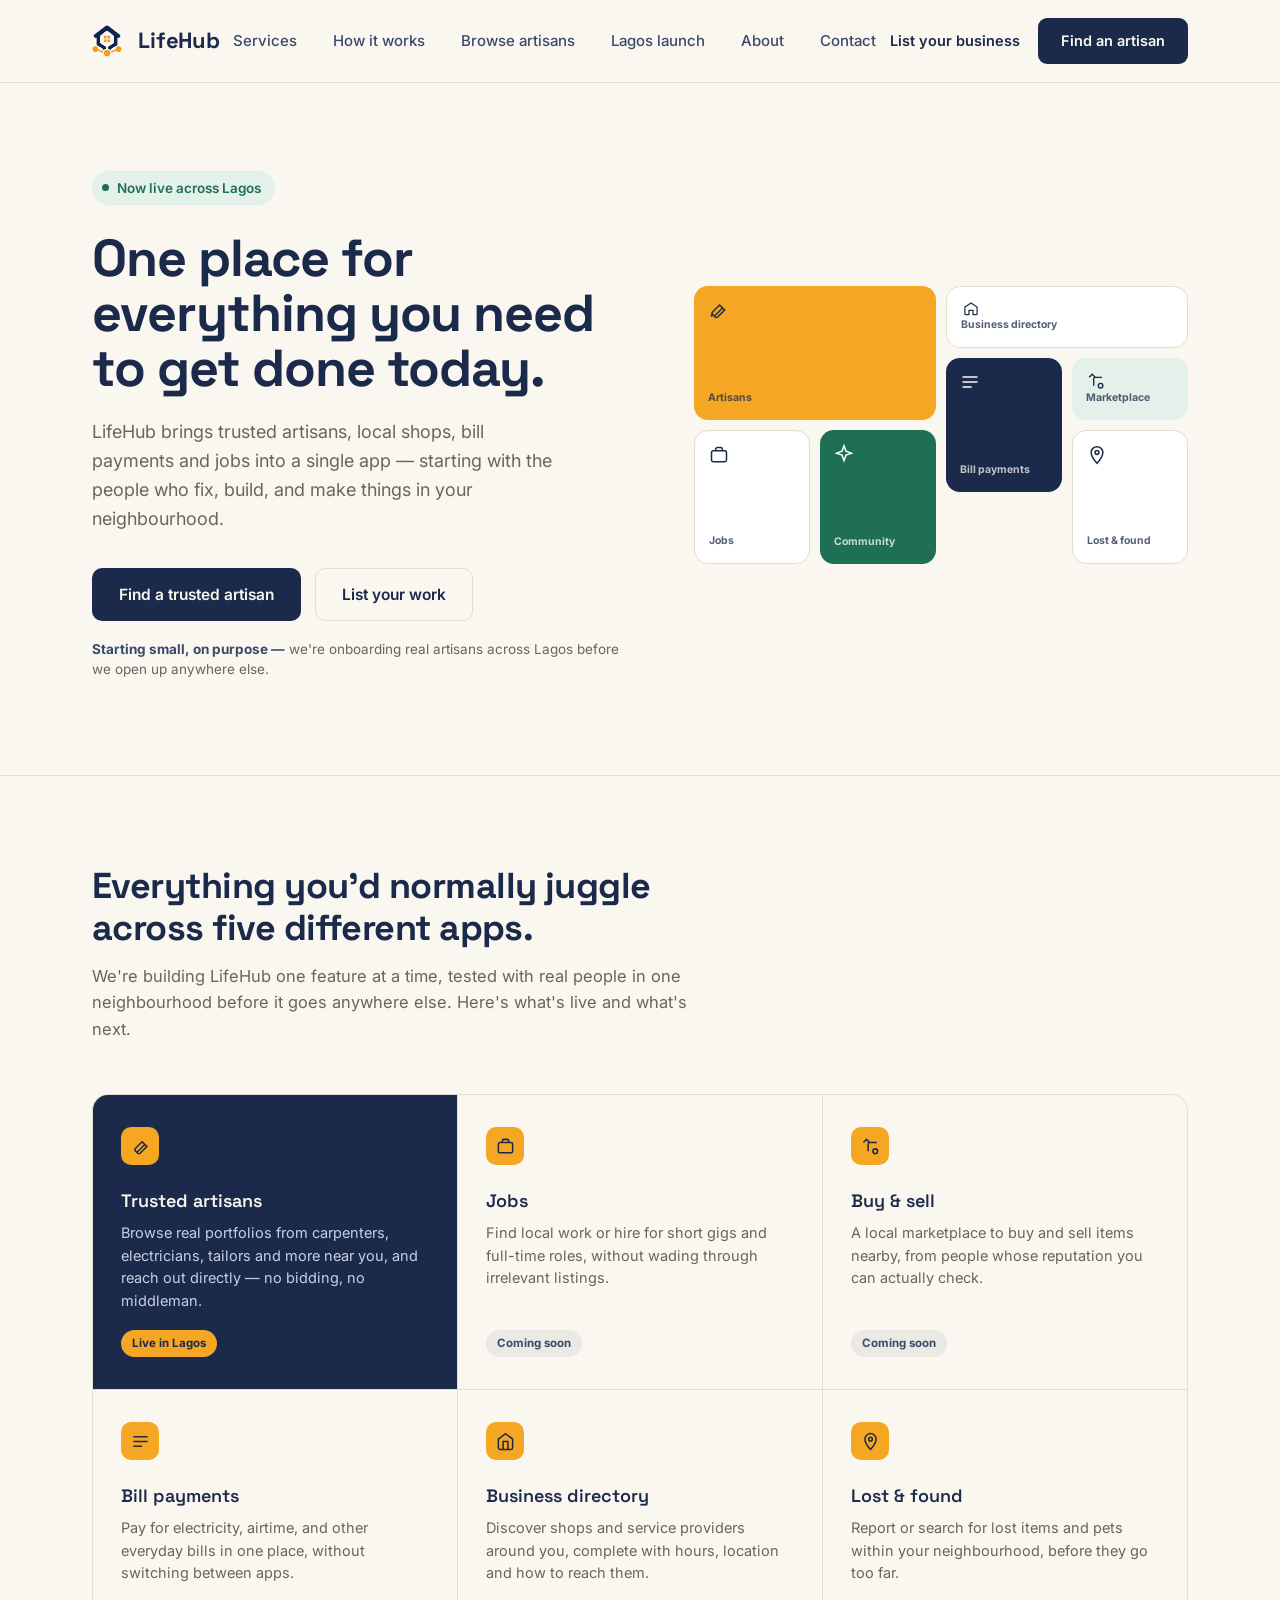
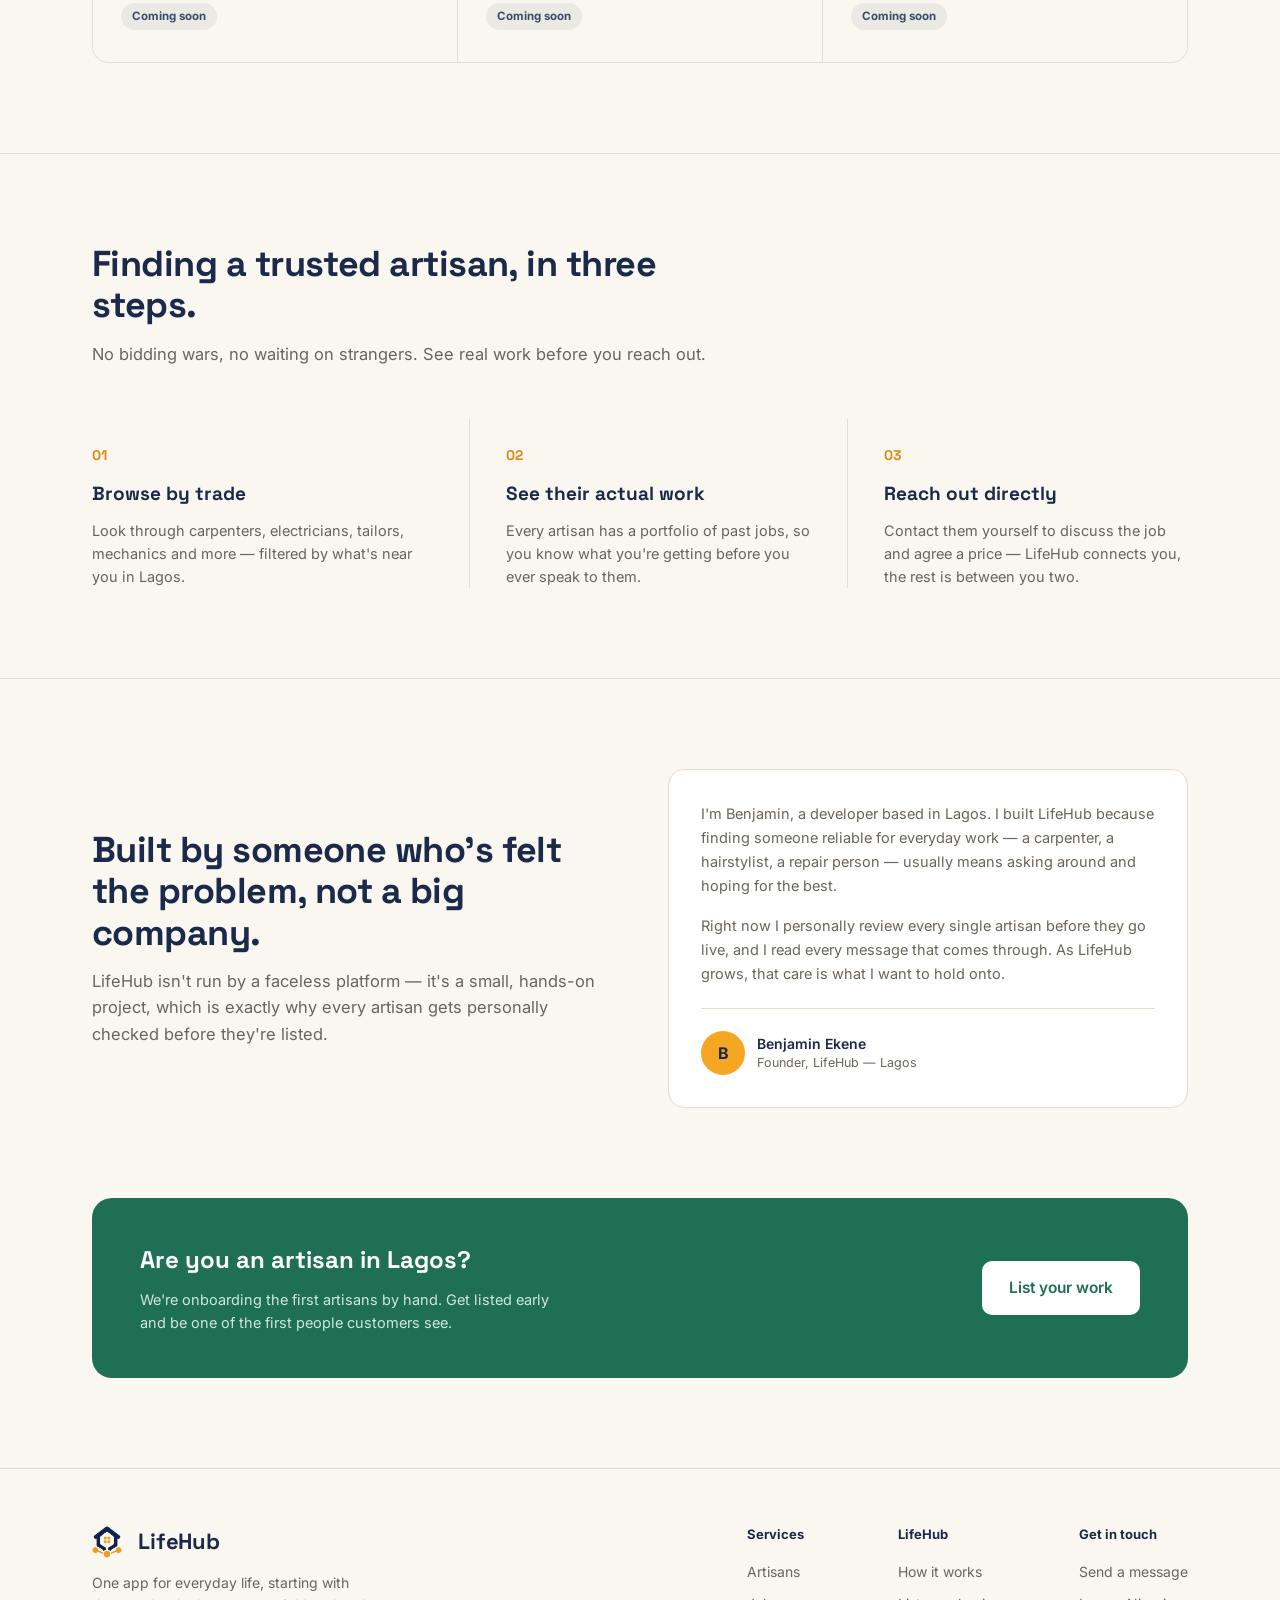
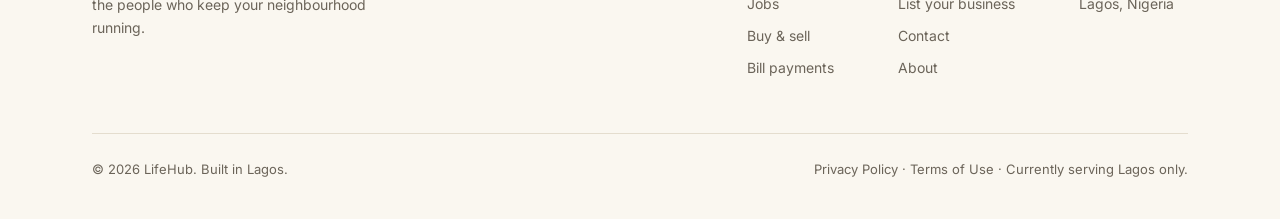
==== index.html @ 2661038e "Add founding badge, availability, PWA, privacy and terms, mobile fixes, photo compression, WhatsApp " ====
<!DOCTYPE html>
<html lang="en">

<head>
  <meta charset="UTF-8">
  <meta name="viewport" content="width=device-width, initial-scale=1.0">
  <meta name="google-site-verification" content="GkeN5lmJ3OGEXdvxO642sOuE-AaN4ZKP-U6zUowFuHk" />
  <title>LifeHub — Find Verified Artisans in Lagos</title>

  <meta name="description"
    content="One app for everyday life in Lagos. Find trusted, verified artisans — plumbers, electricians, tailors and more.">

  <!-- Open Graph / WhatsApp / Facebook -->
  <meta property="og:type" content="website">
  <meta property="og:title" content="LifeHub — One app for everyday life">
  <meta property="og:description"
    content="Find trusted artisans across Lagos — real portfolios, no bidding, no middleman.">
  <meta property="og:image" content="https://gleaming-crumble-67d3e2.netlify.app/og-image.png">
  <meta property="og:url" content="https://gleaming-crumble-67d3e2.netlify.app/">

  <!-- Twitter/X Card -->
  <meta name="twitter:card" content="summary_large_image">
  <meta name="twitter:title" content="LifeHub — One app for everyday life">
  <meta name="twitter:description"
    content="Find trusted artisans across Lagos — real portfolios, no bidding, no middleman.">
  <meta name="twitter:image" content="https://gleaming-crumble-67d3e2.netlify.app/og-image.png">

  <link rel="icon" href="favicon.ico" sizes="any">
  <link rel="icon" type="image/png" href="favicon-32.png">
  <link rel="stylesheet" href="styles.css">

  <link rel="manifest" href="manifest.json">
  <meta name="theme-color" content="#1B2A4A">
  <link rel="apple-touch-icon" href="icons/apple-touch-icon.png">

  <!-- Google Analytics -->
  <script async src="https://www.googletagmanager.com/gtag/js?id=G-Y5D6JKDTE5"></script>
  <script>
    window.dataLayer = window.dataLayer || [];
    function gtag() { dataLayer.push(arguments); }
    gtag('js', new Date());
    gtag('config', 'G-Y5D6JKDTE5');
  </script>
</head>

<body>



  <header class="site-header">
    <div class="navbar">
      <a href="index.html" class="logo"><img src="logo-mark.png" alt="" class="logo-img">LifeHub</a>

      <nav class="nav-links" id="navLinks">
        <a href="#services">Services</a>
        <a href="#how">How it works</a>
        <a href="browse.html">Browse artisans</a>
        <a href="#launch">Lagos launch</a>
        <a href="#about">About</a>
        <a href="contact.html">Contact</a>
      </nav>

      <div class="nav-actions">
        <a href="signup.html" class="btn-text">List your business</a>
        <a href="browse.html" class="btn btn-primary">Find an artisan</a>
        <button class="menu-toggle" id="menuToggle" aria-label="Toggle menu">
          <span></span><span></span><span></span>
        </button>
      </div>
    </div>
  </header>

  <main id="top">

    <!-- HERO -->
    <section class="hero">
      <div class="wrap">
        <div>
          <div class="eyebrow-pin"><span class="dot"></span>Now live across Lagos</div>
          <h1>One place for everything you need to get done today.</h1>
          <p class="lede">LifeHub brings trusted artisans, local shops, bill payments and jobs into a single app —
            starting with the people who fix, build, and make things in your neighbourhood.</p>
          <div class="hero-ctas">
            <a href="browse.html" class="btn btn-primary btn-large">Find a trusted artisan</a>
            <a href="signup.html" class="btn btn-secondary btn-large">List your work</a>
          </div>
          <p class="hero-note"><strong>Starting small, on purpose —</strong> we're onboarding real artisans across Lagos
            before we open up anywhere else.</p>
        </div>

        <div class="mosaic" aria-hidden="true">
          <div class="tile tile-1">
            <svg viewBox="0 0 24 24" fill="none" stroke="currentColor" stroke-width="1.8">
              <path d="M14 6l6 6-8.5 8.5a2.1 2.1 0 01-3 0l-3-3a2.1 2.1 0 010-3L14 6z" />
              <path d="M17.5 9.5L8 19" />
              <path d="M4 20l1.5-4" />
            </svg>
            <span class="tile-tag">Artisans</span>
          </div>
          <div class="tile tile-2">
            <svg viewBox="0 0 24 24" fill="none" stroke="currentColor" stroke-width="1.8">
              <path d="M3 9l9-6 9 6v10a1 1 0 01-1 1h-5v-6H9v6H4a1 1 0 01-1-1V9z" />
            </svg>
            <span class="tile-tag">Business directory</span>
          </div>
          <div class="tile tile-3">
            <svg viewBox="0 0 24 24" fill="none" stroke="currentColor" stroke-width="1.8">
              <path d="M3 6h18" />
              <path d="M3 12h18" />
              <path d="M3 18h11" />
            </svg>
            <span class="tile-tag">Bill payments</span>
          </div>
          <div class="tile tile-4">
            <svg viewBox="0 0 24 24" fill="none" stroke="currentColor" stroke-width="1.8">
              <path d="M20 7h-9a2 2 0 00-2 2v9" />
              <path d="M3 7l4-4 4 4" />
              <circle cx="18" cy="18" r="3" />
            </svg>
            <span class="tile-tag">Marketplace</span>
          </div>
          <div class="tile tile-5">
            <svg viewBox="0 0 24 24" fill="none" stroke="currentColor" stroke-width="1.8">
              <rect x="3" y="7" width="18" height="13" rx="2" />
              <path d="M8 7V5a2 2 0 012-2h4a2 2 0 012 2v2" />
            </svg>
            <span class="tile-tag">Jobs</span>
          </div>
          <div class="tile tile-6">
            <svg viewBox="0 0 24 24" fill="none" stroke="currentColor" stroke-width="1.8">
              <path d="M12 2l2.4 6.6L21 11l-6.6 2.4L12 20l-2.4-6.6L3 11l6.6-2.4L12 2z" />
            </svg>
            <span class="tile-tag">Community</span>
          </div>
          <div class="tile tile-7">
            <svg viewBox="0 0 24 24" fill="none" stroke="currentColor" stroke-width="1.8">
              <path d="M12 2a7 7 0 00-7 7c0 5.25 7 13 7 13s7-7.75 7-13a7 7 0 00-7-7z" />
              <circle cx="12" cy="9" r="2.3" />
            </svg>
            <span class="tile-tag">Lost &amp; found</span>
          </div>
        </div>
      </div>
    </section>

    <!-- SERVICES -->
    <section class="services" id="services">
      <div class="wrap">
        <div class="section-head">
          <h2>Everything you'd normally juggle across five different apps.</h2>
          <p>We're building LifeHub one feature at a time, tested with real people in one neighbourhood before it goes
            anywhere else. Here's what's live and what's next.</p>
        </div>

        <div class="service-board">

          <div class="service-cell is-live" id="artisans">
            <div>
              <div class="service-icon">
                <svg viewBox="0 0 24 24" fill="none" stroke="#1B2A4A" stroke-width="1.9">
                  <path d="M14 6l6 6-8.5 8.5a2.1 2.1 0 01-3 0l-3-3a2.1 2.1 0 010-3L14 6z" />
                  <path d="M17.5 9.5L8 19" />
                </svg>
              </div>
              <h3>Trusted artisans</h3>
              <p>Browse real portfolios from carpenters, electricians, tailors and more near you, and reach out directly
                — no bidding, no middleman.</p>
            </div>
            <span class="status-pill status-live">Live in Lagos</span>
          </div>

          <div class="service-cell">
            <div>
              <div class="service-icon">
                <svg viewBox="0 0 24 24" fill="none" stroke="#1B2A4A" stroke-width="1.9">
                  <rect x="3" y="7" width="18" height="13" rx="2" />
                  <path d="M8 7V5a2 2 0 012-2h4a2 2 0 012 2v2" />
                </svg>
              </div>
              <h3>Jobs</h3>
              <p>Find local work or hire for short gigs and full-time roles, without wading through irrelevant listings.
              </p>
            </div>
            <span class="status-pill status-soon">Coming soon</span>
          </div>

          <div class="service-cell">
            <div>
              <div class="service-icon">
                <svg viewBox="0 0 24 24" fill="none" stroke="#1B2A4A" stroke-width="1.9">
                  <path d="M20 7h-9a2 2 0 00-2 2v9" />
                  <path d="M3 7l4-4 4 4" />
                  <circle cx="18" cy="18" r="3" />
                </svg>
              </div>
              <h3>Buy &amp; sell</h3>
              <p>A local marketplace to buy and sell items nearby, from people whose reputation you can actually check.
              </p>
            </div>
            <span class="status-pill status-soon">Coming soon</span>
          </div>

          <div class="service-cell">
            <div>
              <div class="service-icon">
                <svg viewBox="0 0 24 24" fill="none" stroke="#1B2A4A" stroke-width="1.9">
                  <path d="M3 6h18" />
                  <path d="M3 12h18" />
                  <path d="M3 18h11" />
                </svg>
              </div>
              <h3>Bill payments</h3>
              <p>Pay for electricity, airtime, and other everyday bills in one place, without switching between apps.
              </p>
            </div>
            <span class="status-pill status-soon">Coming soon</span>
          </div>

          <div class="service-cell">
            <div>
              <div class="service-icon">
                <svg viewBox="0 0 24 24" fill="none" stroke="#1B2A4A" stroke-width="1.9">
                  <path d="M9 22V12h6v10" />
                  <path d="M3 9l9-7 9 7v11a2 2 0 01-2 2H5a2 2 0 01-2-2V9z" />
                </svg>
              </div>
              <h3>Business directory</h3>
              <p>Discover shops and service providers around you, complete with hours, location and how to reach them.
              </p>
            </div>
            <span class="status-pill status-soon">Coming soon</span>
          </div>

          <div class="service-cell">
            <div>
              <div class="service-icon">
                <svg viewBox="0 0 24 24" fill="none" stroke="#1B2A4A" stroke-width="1.9">
                  <path d="M12 2a7 7 0 00-7 7c0 5.25 7 13 7 13s7-7.75 7-13a7 7 0 00-7-7z" />
                  <circle cx="12" cy="9" r="2.3" />
                </svg>
              </div>
              <h3>Lost &amp; found</h3>
              <p>Report or search for lost items and pets within your neighbourhood, before they go too far.</p>
            </div>
            <span class="status-pill status-soon">Coming soon</span>
          </div>

        </div>
      </div>
    </section>

    <!-- HOW IT WORKS -->
    <section class="how" id="how">
      <div class="wrap">
        <div class="section-head">
          <h2>Finding a trusted artisan, in three steps.</h2>
          <p>No bidding wars, no waiting on strangers. See real work before you reach out.</p>
        </div>

        <div class="how-grid">
          <div class="how-step" data-num="01">
            <h3>Browse by trade</h3>
            <p>Look through carpenters, electricians, tailors, mechanics and more — filtered by what's near you in
              Lagos.</p>
          </div>
          <div class="how-step" data-num="02">
            <h3>See their actual work</h3>
            <p>Every artisan has a portfolio of past jobs, so you know what you're getting before you ever speak to
              them.</p>
          </div>
          <div class="how-step" data-num="03">
            <h3>Reach out directly</h3>
            <p>Contact them yourself to discuss the job and agree a price — LifeHub connects you, the rest is between
              you two.</p>
          </div>
        </div>
      </div>
    </section>

    <!-- ABOUT -->
    <section class="about-section" id="about">
      <div class="wrap">
        <div class="about-layout">
          <div class="section-head">
            <h2>Built by someone who's felt the problem, not a big company.</h2>
            <p>LifeHub isn't run by a faceless platform — it's a small, hands-on project, which is exactly why every
              artisan gets personally checked before they're listed.</p>
          </div>
          <div class="about-card">
            <p>I'm Benjamin, a developer based in Lagos. I built LifeHub because finding someone reliable for everyday
              work — a carpenter, a hairstylist, a repair person — usually means asking around and hoping for the best.
            </p>
            <p>Right now I personally review every single artisan before they go live, and I read every message that
              comes through. As LifeHub grows, that care is what I want to hold onto.</p>
            <div class="about-signature">
              <div class="about-avatar">B</div>
              <div>
                <div class="about-signature-name">Benjamin Ekene</div>
                <div class="about-signature-role">Founder, LifeHub — Lagos</div>
              </div>
            </div>
          </div>
        </div>
      </div>
    </section>

    <!-- LAUNCH BANNER -->
    <section class="wrap" id="launch">
      <div class="launch">
        <div>
          <h3>Are you an artisan in Lagos?</h3>
          <p>We're onboarding the first artisans by hand. Get listed early and be one of the first people customers see.
          </p>
        </div>
        <a href="signup.html" class="btn btn-primary btn-large">List your work</a>
      </div>
    </section>

  </main>

  <footer>
    <div class="wrap">
      <div class="footer-top">
        <div class="footer-brand">
          <a href="index.html" class="logo"><img src="logo-mark.png" alt="" class="logo-img">LifeHub</a>
          <p>One app for everyday life, starting with the people who keep your neighbourhood running.</p>
        </div>

        <div class="footer-cols">
          <div class="footer-col">
            <h4>Services</h4>
            <a href="browse.html">Artisans</a>
            <a href="#services">Jobs</a>
            <a href="#services">Buy &amp; sell</a>
            <a href="#services">Bill payments</a>
          </div>
          <div class="footer-col">
            <h4>LifeHub</h4>
            <a href="#how">How it works</a>
            <a href="signup.html">List your business</a>
            <a href="contact.html">Contact</a>
            <a href="#top">About</a>
          </div>
          <div class="footer-col">
            <h4>Get in touch</h4>
            <a href="contact.html">Send a message</a>
            <a href="#">Lagos, Nigeria</a>
          </div>
        </div>
      </div>

      <div class="footer-bottom">
        <span>© 2026 LifeHub. Built in Lagos.</span>
        <span><a href="privacy.html">Privacy Policy</a> · <a href="terms.html">Terms of Use</a> · Currently serving Lagos only.</span>
      </div>
    </div>
  </footer>

  <script src="script.js"></script>

  <script src="pwa.js" defer></script>

</body>

</html>
---- styles.css ----
@import url('https://fonts.googleapis.com/css2?family=Space+Grotesk:wght@400;500;600;700&family=Inter:wght@400;500;600;700&display=swap');

  :root{
    --paper: #FAF7F0;
    --ink: #1B2A4A;
    --ink-soft: #3A4A6B;
    --marigold: #F5A623;
    --marigold-deep: #D98C0F;
    --leaf: #1F6F54;
    --leaf-soft: #E4F0EA;
    --text: #201D18;
    --text-mute: #6B6459;
    --line: #E4DDCE;
    --white: #FFFFFF;
  }

  *{box-sizing:border-box; margin:0; padding:0;}

  html{scroll-behavior:smooth;}

  body{
    background:var(--paper);
    color:var(--text);
    font-family:'Inter', sans-serif;
    line-height:1.5;
    -webkit-font-smoothing:antialiased;
  }

  h1,h2,h3, .logo{
    font-family:'Space Grotesk', sans-serif;
    color:var(--ink);
  }

  a{color:inherit; text-decoration:none;}

  img,svg{display:block; max-width:100%;}

  .wrap{
    max-width:1160px;
    margin:0 auto;
    padding:0 32px;
  }

  /* ---------- NAVBAR ---------- */

  header.site-header{
    position:sticky;
    top:0;
    z-index:50;
    background:rgba(250,247,240,0.92);
    backdrop-filter:blur(8px);
    border-bottom:1px solid var(--line);
  }

  .navbar{
    display:flex;
    align-items:center;
    justify-content:space-between;
    padding:18px 32px;
    max-width:1160px;
    margin:0 auto;
  }

  .logo{
    font-size:22px;
    font-weight:700;
    letter-spacing:-0.01em;
    display:flex;
    align-items:center;
    gap:8px;
  }

  .logo-mark{
    width:28px;
    height:28px;
    background:var(--marigold);
    border-radius:8px 8px 8px 2px;
    display:inline-block;
    position:relative;
  }
  .logo-mark::after{
    content:"";
    position:absolute;
    width:9px;
    height:9px;
    background:var(--ink);
    border-radius:2px;
    top:9px;
    left:9px;
  }

  nav.nav-links{
    display:flex;
    align-items:center;
    gap:36px;
  }

  nav.nav-links a{
    font-size:15px;
    font-weight:500;
    color:var(--ink-soft);
    transition:color .15s ease;
  }

  nav.nav-links a:hover{ color:var(--ink); }

  .nav-actions{
    display:flex;
    align-items:center;
    gap:18px;
  }

  .btn{
    display:inline-flex;
    align-items:center;
    justify-content:center;
    padding:11px 22px;
    border-radius:9px;
    font-weight:600;
    font-size:14.5px;
    cursor:pointer;
    border:1px solid transparent;
    transition:transform .12s ease, box-shadow .12s ease, background .15s ease;
  }

  .btn-primary{
    background:var(--ink);
    color:var(--paper);
  }
  .btn-primary:hover{ background:#233761; }

  .btn-text{
    color:var(--ink);
    font-weight:600;
    font-size:14.5px;
  }

  .menu-toggle{
    display:none;
    flex-direction:column;
    gap:5px;
    background:none;
    border:none;
    cursor:pointer;
    padding:6px;
  }
  .menu-toggle span{
    width:22px;
    height:2px;
    background:var(--ink);
    display:block;
  }

  /* ---------- HERO ---------- */

  .hero{
    padding:88px 0 96px;
  }

  .hero .wrap{
    display:grid;
    grid-template-columns:1.05fr 0.95fr;
    gap:56px;
    align-items:center;
  }

  .eyebrow-pin{
    display:inline-flex;
    align-items:center;
    gap:8px;
    background:var(--leaf-soft);
    color:var(--leaf);
    font-weight:600;
    font-size:13.5px;
    padding:7px 14px 7px 10px;
    border-radius:100px;
    margin-bottom:26px;
  }
  .eyebrow-pin .dot{
    width:7px; height:7px; border-radius:50%;
    background:var(--leaf);
  }

  .hero h1{
    font-size:52px;
    line-height:1.06;
    font-weight:700;
    letter-spacing:-0.02em;
    max-width:560px;
  }

  .hero p.lede{
    margin-top:22px;
    font-size:18px;
    color:var(--text-mute);
    max-width:460px;
    line-height:1.6;
  }

  .hero-ctas{
    margin-top:34px;
    display:flex;
    gap:14px;
    align-items:center;
    flex-wrap:wrap;
  }

  .btn-large{
    padding:14px 26px;
    font-size:15.5px;
    border-radius:10px;
  }

  .btn-secondary{
    background:transparent;
    color:var(--ink);
    border:1.5px solid var(--line);
  }
  .btn-secondary:hover{ border-color:var(--ink); }

  .hero-note{
    margin-top:18px;
    font-size:13.5px;
    color:var(--text-mute);
  }
  .hero-note strong{ color:var(--ink-soft); }

  /* ---------- HERO MOSAIC ---------- */

  .mosaic{
    display:grid;
    grid-template-columns:repeat(4, 1fr);
    grid-template-rows:repeat(4, 62px);
    gap:10px;
  }

  .tile{
    border-radius:14px;
    padding:14px;
    display:flex;
    flex-direction:column;
    justify-content:space-between;
    font-size:12.5px;
    font-weight:600;
    color:var(--ink);
  }

  .tile svg{ width:20px; height:20px; }

  .tile-1{ grid-column:1/3; grid-row:1/3; background:var(--marigold); color:var(--ink); }
  .tile-2{ grid-column:3/5; grid-row:1/2; background:var(--white); border:1px solid var(--line); }
  .tile-3{ grid-column:3/4; grid-row:2/4; background:var(--ink); color:var(--paper); }
  .tile-4{ grid-column:4/5; grid-row:2/3; background:var(--leaf-soft); }
  .tile-5{ grid-column:1/2; grid-row:3/5; background:var(--white); border:1px solid var(--line); }
  .tile-6{ grid-column:2/3; grid-row:3/5; background:var(--leaf); color:var(--white); }
  .tile-7{ grid-column:4/5; grid-row:3/5; background:var(--white); border:1px solid var(--line); }

  .tile-tag{
    font-size:10.5px;
    font-weight:700;
    text-transform:none;
    opacity:.75;
  }

  /* ---------- SERVICES ---------- */

  .services{
    padding:90px 0;
    border-top:1px solid var(--line);
  }

  .section-head{
    max-width:620px;
    margin-bottom:52px;
  }

  .section-head h2{
    font-size:36px;
    font-weight:700;
    letter-spacing:-0.015em;
    line-height:1.15;
  }

  .section-head p{
    margin-top:14px;
    font-size:16.5px;
    color:var(--text-mute);
    line-height:1.6;
  }

  .service-board{
    display:grid;
    grid-template-columns:repeat(3, 1fr);
    gap:1px;
    background:var(--line);
    border:1px solid var(--line);
    border-radius:16px;
    overflow:hidden;
  }

  .service-cell{
    background:var(--paper);
    padding:32px 28px;
    position:relative;
    min-height:190px;
    display:flex;
    flex-direction:column;
    justify-content:space-between;
  }

  .service-cell.is-live{
    background:var(--ink);
    color:var(--paper);
  }

  .service-cell.is-live h3{ color:var(--paper); }
  .service-cell.is-live p{ color:#C7D0E2; }

  .service-icon{
    width:38px;
    height:38px;
    border-radius:10px;
    background:var(--marigold);
    display:flex;
    align-items:center;
    justify-content:center;
    margin-bottom:22px;
  }

  .service-cell.is-live .service-icon{ background:var(--marigold); }

  .service-icon svg{ width:19px; height:19px; }

  .service-cell h3{
    font-size:18px;
    font-weight:600;
    margin-bottom:8px;
  }

  .service-cell p{
    font-size:14.5px;
    color:var(--text-mute);
    line-height:1.55;
  }

  .status-pill{
    align-self:flex-start;
    margin-top:18px;
    font-size:11.5px;
    font-weight:700;
    padding:5px 11px;
    border-radius:100px;
  }

  .status-live{
    background:var(--marigold);
    color:var(--ink);
  }

  .status-soon{
    background:rgba(27,42,74,0.07);
    color:var(--ink-soft);
  }

  .service-cell.is-live .status-soon{
    background:rgba(255,255,255,0.12);
    color:#C7D0E2;
  }

  /* ---------- HOW IT WORKS ---------- */

  .how{
    padding:90px 0;
    border-top:1px solid var(--line);
  }

  .how-grid{
    display:grid;
    grid-template-columns:repeat(3, 1fr);
    gap:36px;
    margin-top:52px;
  }

  .how-step{
    position:relative;
    padding-top:26px;
  }

  .how-step::before{
    content:attr(data-num);
    font-family:'Space Grotesk', sans-serif;
    font-size:14px;
    font-weight:700;
    color:var(--marigold-deep);
    display:block;
    margin-bottom:14px;
  }

  .how-step h3{
    font-size:19px;
    margin-bottom:10px;
  }

  .how-step p{
    font-size:14.5px;
    color:var(--text-mute);
    line-height:1.6;
  }

  .how-step + .how-step{
    border-left:1px solid var(--line);
    padding-left:36px;
  }

  /* ---------- LAUNCH BANNER ---------- */

  .launch{
    background:var(--leaf);
    color:var(--white);
    border-radius:20px;
    padding:44px 48px;
    margin:0 32px 90px;
    max-width:1096px;
    margin-left:auto;
    margin-right:auto;
    display:flex;
    align-items:center;
    justify-content:space-between;
    gap:32px;
    flex-wrap:wrap;
  }

  .launch h3{
    color:var(--white);
    font-size:24px;
    max-width:420px;
  }

  .launch p{
    margin-top:10px;
    color:#CFE7DD;
    font-size:14.5px;
    max-width:420px;
    line-height:1.6;
  }

  .launch .btn-primary{
    background:var(--white);
    color:var(--leaf);
    white-space:nowrap;
  }
  .launch .btn-primary:hover{ background:#F1FBF6; }

  /* ---------- FOOTER ---------- */

  footer{
    border-top:1px solid var(--line);
    padding:56px 0 40px;
  }

  .footer-top{
    display:flex;
    justify-content:space-between;
    gap:40px;
    flex-wrap:wrap;
    margin-bottom:44px;
  }

  .footer-brand p{
    margin-top:14px;
    font-size:14px;
    color:var(--text-mute);
    max-width:280px;
    line-height:1.6;
  }

  .footer-cols{
    display:flex;
    gap:64px;
    flex-wrap:wrap;
  }

  .footer-col h4{
    font-size:13px;
    font-weight:700;
    color:var(--ink);
    margin-bottom:16px;
  }

  .footer-col a{
    display:block;
    font-size:14px;
    color:var(--text-mute);
    margin-bottom:11px;
  }
  .footer-col a:hover{ color:var(--ink); }

  .footer-bottom{
    padding-top:26px;
    border-top:1px solid var(--line);
    display:flex;
    justify-content:space-between;
    font-size:13px;
    color:var(--text-mute);
    flex-wrap:wrap;
    gap:12px;
  }

  /* ---------- RESPONSIVE ---------- */

  @media (max-width:860px){
    .hero .wrap{ grid-template-columns:1fr; }
    .mosaic{ grid-template-rows:repeat(4, 54px); order:-1; }
    .hero h1{ font-size:38px; }
    .service-board{ grid-template-columns:1fr; }
    .how-grid{ grid-template-columns:1fr; }
    .how-step + .how-step{ border-left:none; padding-left:0; border-top:1px solid var(--line); padding-top:26px; }
    nav.nav-links{
      position:absolute;
      top:100%;
      left:0;
      right:0;
      background:var(--paper);
      border-bottom:1px solid var(--line);
      flex-direction:column;
      align-items:flex-start;
      padding:24px 32px;
      gap:18px;
      display:none;
    }
    nav.nav-links.open{ display:flex; }
    .menu-toggle{ display:flex; }
    .nav-actions .btn-text{ display:none; }
    .launch{ flex-direction:column; align-items:flex-start; }
  }

  @media (prefers-reduced-motion: reduce){
    html{ scroll-behavior:auto; }
    *{ transition:none !important; }
  }

  /* ---------- FORM PAGES (signup / browse) ---------- */

  .page-hero{
    padding:56px 0 40px;
    border-bottom:1px solid var(--line);
  }

  .page-hero .eyebrow-pin{ margin-bottom:20px; }

  .page-hero h1{
    font-size:38px;
    font-weight:700;
    letter-spacing:-0.015em;
    max-width:640px;
  }

  .page-hero p.lede{
    margin-top:14px;
    font-size:16.5px;
    color:var(--text-mute);
    max-width:560px;
    line-height:1.6;
  }

  .form-section{
    padding:56px 0 100px;
  }

  .form-layout{
    display:grid;
    grid-template-columns:1fr 320px;
    gap:48px;
    align-items:start;
  }

  .form-card{
    background:var(--white);
    border:1px solid var(--line);
    border-radius:16px;
    padding:40px;
  }

  .form-group{
    margin-bottom:26px;
  }

  .form-group:last-child{ margin-bottom:0; }

  .form-row{
    display:grid;
    grid-template-columns:1fr 1fr;
    gap:20px;
  }

  label{
    display:block;
    font-size:14px;
    font-weight:600;
    color:var(--ink);
    margin-bottom:8px;
  }

  label .optional{
    font-weight:500;
    color:var(--text-mute);
    font-size:12.5px;
  }

  .field-hint{
    margin-top:7px;
    font-size:13px;
    color:var(--text-mute);
  }

  input[type="text"],
  input[type="tel"],
  input[type="email"],
  select,
  textarea{
    width:100%;
    font-family:'Inter', sans-serif;
    font-size:15px;
    color:var(--text);
    background:var(--paper);
    border:1.5px solid var(--line);
    border-radius:9px;
    padding:12px 14px;
    transition:border-color .15s ease;
  }

  input[type="text"]:focus,
  input[type="tel"]:focus,
  input[type="email"]:focus,
  select:focus,
  textarea:focus{
    outline:none;
    border-color:var(--ink);
  }

  textarea{
    resize:vertical;
    min-height:110px;
    line-height:1.55;
  }

  select{
    appearance:none;
    background-image:url("data:image/svg+xml;utf8,<svg xmlns='http://www.w3.org/2000/svg' width='14' height='14' viewBox='0 0 24 24' fill='none' stroke='%233A4A6B' stroke-width='2'><path d='M6 9l6 6 6-6'/></svg>");
    background-repeat:no-repeat;
    background-position:right 14px center;
    padding-right:38px;
  }

  .chip-group{
    display:flex;
    flex-wrap:wrap;
    gap:10px;
  }

  .chip-option{
    position:relative;
  }

  .chip-option input{
    position:absolute;
    opacity:0;
    width:100%;
    height:100%;
    cursor:pointer;
    margin:0;
  }

  .chip-option span{
    display:inline-flex;
    align-items:center;
    padding:9px 16px;
    border-radius:100px;
    border:1.5px solid var(--line);
    font-size:14px;
    font-weight:500;
    color:var(--ink-soft);
    background:var(--paper);
    transition:all .12s ease;
  }

  .chip-option input:checked + span{
    background:var(--ink);
    border-color:var(--ink);
    color:var(--paper);
  }

  .upload-zone{
    border:1.5px dashed var(--line);
    border-radius:12px;
    padding:32px 20px;
    text-align:center;
    background:var(--paper);
    cursor:pointer;
    transition:border-color .15s ease;
  }

  .upload-zone:hover, .upload-zone.dragover{
    border-color:var(--marigold-deep);
  }

  .upload-zone svg{
    width:26px;
    height:26px;
    margin:0 auto 12px;
    color:var(--ink-soft);
  }

  .upload-zone p{
    font-size:14px;
    color:var(--text-mute);
  }

  .upload-zone p strong{ color:var(--ink); }

  .upload-zone input[type="file"]{ display:none; }

  .preview-grid{
    display:flex;
    flex-wrap:wrap;
    gap:10px;
    margin-top:14px;
  }

  .preview-thumb{
    width:64px;
    height:64px;
    border-radius:8px;
    background:var(--leaf-soft);
    display:flex;
    align-items:center;
    justify-content:center;
    font-size:11px;
    font-weight:600;
    color:var(--leaf);
    text-align:center;
    padding:4px;
    overflow:hidden;
    position:relative;
  }

  .preview-thumb img{
    width:100%;
    height:100%;
    object-fit:cover;
    border-radius:8px;
  }

  .preview-thumb button{
    position:absolute;
    top:-6px;
    right:-6px;
    width:18px;
    height:18px;
    border-radius:50%;
    background:var(--ink);
    color:var(--paper);
    border:none;
    font-size:11px;
    line-height:1;
    cursor:pointer;
  }

  .form-submit-row{
    margin-top:8px;
    display:flex;
    align-items:center;
    gap:16px;
  }

  .form-note{
    font-size:13px;
    color:var(--text-mute);
  }

  /* sidebar */

  .form-side{
    display:flex;
    flex-direction:column;
    gap:20px;
  }

  .side-card{
    background:var(--leaf-soft);
    border-radius:14px;
    padding:26px;
  }

  .side-card h4{
    font-size:15px;
    font-weight:700;
    color:var(--leaf);
    margin-bottom:12px;
  }

  .side-card ul{
    list-style:none;
    display:flex;
    flex-direction:column;
    gap:10px;
  }

  .side-card li{
    font-size:13.5px;
    color:var(--ink-soft);
    line-height:1.5;
    padding-left:18px;
    position:relative;
  }

  .side-card li::before{
    content:"";
    position:absolute;
    left:0;
    top:6px;
    width:6px;
    height:6px;
    border-radius:50%;
    background:var(--leaf);
  }

  .side-card.dark{
    background:var(--ink);
  }

  .side-card.dark h4{ color:var(--marigold); }
  .side-card.dark li{ color:#C7D0E2; }
  .side-card.dark li::before{ background:var(--marigold); }

  /* success state */

  .success-state{
    text-align:center;
    padding:60px 20px;
  }

  .success-icon{
    width:64px;
    height:64px;
    border-radius:50%;
    background:var(--leaf-soft);
    color:var(--leaf);
    display:flex;
    align-items:center;
    justify-content:center;
    margin:0 auto 24px;
  }

  .success-icon svg{ width:28px; height:28px; }

  .success-state h2{ font-size:26px; margin-bottom:10px; }
  .success-state p{ color:var(--text-mute); font-size:15px; max-width:400px; margin:0 auto; }

  @media (max-width:860px){
    .form-layout{ grid-template-columns:1fr; }
    .form-row{ grid-template-columns:1fr; }
    .form-card{ padding:26px; }
  }

  /* ---------- BROWSE PAGE ---------- */

  .browse-controls{
    display:flex;
    gap:14px;
    align-items:center;
    margin-bottom:36px;
    flex-wrap:wrap;
  }

  .search-input{
    position:relative;
    flex:1;
    min-width:220px;
  }

  .search-input svg{
    position:absolute;
    left:14px;
    top:50%;
    transform:translateY(-50%);
    width:17px;
    height:17px;
    color:var(--text-mute);
  }

  .search-input input{
    padding-left:42px;
  }

  .filter-chips{
    display:flex;
    gap:8px;
    flex-wrap:wrap;
  }

  .filter-chip{
    padding:9px 16px;
    border-radius:100px;
    border:1.5px solid var(--line);
    font-size:13.5px;
    font-weight:500;
    color:var(--ink-soft);
    background:var(--white);
    cursor:pointer;
    transition:all .12s ease;
  }

  .filter-chip.active{
    background:var(--ink);
    border-color:var(--ink);
    color:var(--paper);
  }

  .artisan-grid{
    display:grid;
    grid-template-columns:repeat(3, 1fr);
    gap:20px;
  }

  .artisan-card{
    background:var(--white);
    border:1px solid var(--line);
    border-radius:16px;
    overflow:hidden;
    transition:box-shadow .15s ease, transform .15s ease;
  }

  .artisan-card:hover{
    box-shadow:0 8px 24px rgba(27,42,74,0.08);
    transform:translateY(-2px);
  }

  .artisan-photos{
    display:grid;
    grid-template-columns:1.3fr 1fr;
    grid-template-rows:1fr;
    gap:2px;
    height:130px;
    overflow:hidden;
  }

  .artisan-photos .photo-main,
  .artisan-photos .photo-stack{
    background:var(--leaf-soft);
    display:flex;
    align-items:center;
    justify-content:center;
    color:var(--leaf);
    font-size:11px;
    font-weight:600;
    overflow:hidden;
  }

  .artisan-photos .photo-stack{
    display:flex;
    flex-direction:column;
    gap:2px;
  }

  .artisan-photos .photo-stack > div{
    flex:1;
    background:var(--leaf-soft);
    display:flex;
    align-items:center;
    justify-content:center;
    color:var(--leaf);
    overflow:hidden;
  }

  .artisan-body{
    padding:20px;
  }

  .artisan-top{
    display:flex;
    justify-content:space-between;
    align-items:flex-start;
    gap:10px;
    margin-bottom:6px;
  }

  .artisan-body h3{
    font-size:16.5px;
    font-weight:600;
  }

  .trade-tag{
    font-size:11.5px;
    font-weight:700;
    color:var(--marigold-deep);
    background:rgba(245,166,35,0.13);
    padding:4px 10px;
    border-radius:100px;
    white-space:nowrap;
  }

  .artisan-meta{
    font-size:13px;
    color:var(--text-mute);
    margin-bottom:10px;
  }

  .artisan-bio{
    font-size:13.5px;
    color:var(--text-mute);
    line-height:1.55;
    margin-bottom:16px;
  }

  .artisan-contact{
    width:100%;
    text-align:center;
  }

  .empty-state{
    text-align:center;
    padding:70px 20px;
    color:var(--text-mute);
    grid-column:1/-1;
  }

  .empty-state h3{
    color:var(--ink);
    font-size:19px;
    margin-bottom:8px;
  }

  @media (max-width:860px){
    .artisan-grid{ grid-template-columns:1fr; }
  }
  @media (min-width:861px) and (max-width:1100px){
    .artisan-grid{ grid-template-columns:repeat(2, 1fr); }
  }

  /* ---------- ADMIN PAGE ---------- */

  .admin-shell{
    min-height:100vh;
  }

  .admin-login-wrap{
    min-height:calc(100vh - 200px);
    display:flex;
    align-items:center;
    justify-content:center;
    padding:40px 20px;
  }

  .login-card{
    background:var(--white);
    border:1px solid var(--line);
    border-radius:16px;
    padding:40px;
    width:100%;
    max-width:380px;
  }

  .login-card h2{
    font-size:22px;
    margin-bottom:6px;
  }

  .login-card p.lede-sm{
    font-size:14px;
    color:var(--text-mute);
    margin-bottom:26px;
  }

  .login-error{
    background:#FDEDED;
    color:#B4232C;
    font-size:13.5px;
    padding:10px 14px;
    border-radius:8px;
    margin-bottom:18px;
    display:none;
  }

  .admin-header{
    padding:32px 0 24px;
    border-bottom:1px solid var(--line);
    display:flex;
    justify-content:space-between;
    align-items:center;
    flex-wrap:wrap;
    gap:16px;
  }

  .admin-header h1{
    font-size:26px;
    font-weight:700;
  }

  .status-tabs{
    display:flex;
    gap:8px;
    margin:28px 0 24px;
  }

  .status-tab{
    padding:9px 18px;
    border-radius:100px;
    border:1.5px solid var(--line);
    font-size:13.5px;
    font-weight:600;
    color:var(--ink-soft);
    background:var(--white);
    cursor:pointer;
  }

  .status-tab.active{
    background:var(--ink);
    border-color:var(--ink);
    color:var(--paper);
  }

  .status-tab .count{
    opacity:.7;
    font-weight:500;
  }

  .admin-list{
    display:flex;
    flex-direction:column;
    gap:14px;
  }

  .admin-row{
    background:var(--white);
    border:1px solid var(--line);
    border-radius:14px;
    padding:22px;
    display:grid;
    grid-template-columns:auto 1fr auto;
    gap:20px;
    align-items:center;
  }

  .admin-thumbs{
    display:flex;
    gap:6px;
  }

  .admin-thumbs .thumb{
    width:56px;
    height:56px;
    border-radius:8px;
    background:var(--leaf-soft);
    overflow:hidden;
    display:flex;
    align-items:center;
    justify-content:center;
    font-size:10px;
    color:var(--leaf);
  }

  .admin-thumbs .thumb img{
    width:100%;
    height:100%;
    object-fit:cover;
  }

  .admin-info h3{
    font-size:16.5px;
    margin-bottom:4px;
  }

  .admin-info .admin-meta{
    font-size:13px;
    color:var(--text-mute);
    margin-bottom:6px;
  }

  .admin-info .admin-bio{
    font-size:13.5px;
    color:var(--text-mute);
    line-height:1.5;
    max-width:520px;
  }

  .admin-actions{
    display:flex;
    flex-direction:column;
    gap:8px;
    min-width:130px;
  }

  .admin-badge{
    align-self:flex-start;
    font-size:11px;
    font-weight:700;
    padding:4px 10px;
    border-radius:100px;
    margin-bottom:4px;
  }

  .badge-pending{ background:rgba(245,166,35,0.15); color:var(--marigold-deep); }
  .badge-approved{ background:var(--leaf-soft); color:var(--leaf); }
  .badge-rejected{ background:#FDEDED; color:#B4232C; }

  .btn-small{
    padding:8px 14px;
    font-size:13px;
    border-radius:8px;
  }

  .btn-approve{
    background:var(--leaf);
    color:var(--white);
  }
  .btn-reject{
    background:transparent;
    border:1.5px solid var(--line);
    color:var(--ink-soft);
  }
  .btn-delete{
    background:transparent;
    color:#B4232C;
    border:1.5px solid transparent;
    font-size:12.5px;
  }

  @media (max-width:760px){
    .admin-row{ grid-template-columns:1fr; }
    .admin-actions{ flex-direction:row; flex-wrap:wrap; }
  }

  /* ---------- TRUST STRIP (browse page) ---------- */

  .trust-strip{
    display:flex;
    flex-wrap:wrap;
    gap:28px;
    margin-top:32px;
    padding-top:28px;
    border-top:1px solid var(--line);
  }

  .trust-item{
    display:flex;
    align-items:flex-start;
    gap:10px;
    max-width:280px;
    font-size:13.5px;
    color:var(--text-mute);
    line-height:1.5;
  }

  .trust-item svg{
    width:20px;
    height:20px;
    flex-shrink:0;
    color:var(--leaf);
    margin-top:1px;
  }

  .trust-item strong{
    color:var(--ink);
  }

  /* ---------- VERIFIED BADGE (artisan card) ---------- */

  .verified-badge{
    display:inline-flex;
    align-items:center;
    gap:5px;
    font-size:12px;
    font-weight:600;
    color:var(--leaf);
    margin-bottom:10px;
  }

  .verified-badge svg{
    width:14px;
    height:14px;
  }

  .report-link{
    display:inline-block;
    margin-top:10px;
    font-size:12.5px;
    color:var(--text-mute);
    text-decoration:underline;
  }

  .report-link:hover{ color:var(--ink-soft); }

  /* ---------- SAFETY SECTION (browse page) ---------- */

  .safety-section{
    padding:70px 0 100px;
    border-top:1px solid var(--line);
  }

  .heading-sm{
    font-size:24px;
    font-weight:700;
    margin-bottom:28px;
  }

  .safety-grid{
    display:grid;
    grid-template-columns:repeat(4, 1fr);
    gap:20px;
  }

  .safety-item{
    background:var(--white);
    border:1px solid var(--line);
    border-radius:14px;
    padding:22px;
  }

  .safety-num{
    display:inline-flex;
    align-items:center;
    justify-content:center;
    width:26px;
    height:26px;
    border-radius:50%;
    background:var(--leaf-soft);
    color:var(--leaf);
    font-size:13px;
    font-weight:700;
    margin-bottom:12px;
  }

  .safety-item p{
    font-size:13.5px;
    color:var(--text-mute);
    line-height:1.55;
  }

  .safety-item a{
    color:var(--leaf);
    font-weight:600;
    text-decoration:underline;
  }

  @media (max-width:860px){
    .safety-grid{ grid-template-columns:1fr 1fr; }
  }
  @media (max-width:560px){
    .safety-grid{ grid-template-columns:1fr; }
  }

  /* ---------- ABOUT SECTION (landing page) ---------- */

  .about-section{
    padding:90px 0;
    border-top:1px solid var(--line);
  }

  .about-layout{
    display:grid;
    grid-template-columns:1fr 1fr;
    gap:56px;
    align-items:center;
  }

  .about-layout .section-head{
    margin-bottom:0;
  }

  .about-card{
    background:var(--white);
    border:1px solid var(--line);
    border-radius:16px;
    padding:32px;
  }

  .about-card p{
    font-size:14.5px;
    color:var(--text-mute);
    line-height:1.65;
    margin-bottom:16px;
  }

  .about-card p:last-child{ margin-bottom:0; }

  .about-signature{
    display:flex;
    align-items:center;
    gap:12px;
    margin-top:22px;
    padding-top:22px;
    border-top:1px solid var(--line);
  }

  .about-avatar{
    width:44px;
    height:44px;
    border-radius:50%;
    background:var(--marigold);
    display:flex;
    align-items:center;
    justify-content:center;
    font-weight:700;
    color:var(--ink);
    font-size:16px;
    flex-shrink:0;
  }

  .about-signature-name{
    font-weight:600;
    font-size:14px;
    color:var(--ink);
  }

  .about-signature-role{
    font-size:12.5px;
    color:var(--text-mute);
  }

  @media (max-width:860px){
    .about-layout{ grid-template-columns:1fr; }
  }

  /* ---------- STAR RATING (review page) ---------- */

  .star-rating{
    display:flex;
    gap:6px;
  }

  .star{
    background:none;
    border:none;
    font-size:36px;
    line-height:1;
    color:var(--line);
    cursor:pointer;
    padding:0;
    transition:color .1s ease, transform .1s ease;
  }

  .star:hover{ transform:scale(1.1); }

  .star.active{ color:var(--marigold); }

  /* ---------- RATING SUMMARY (artisan card) ---------- */

  .rating-summary{
    display:flex;
    align-items:center;
    gap:5px;
    font-size:13px;
    color:var(--ink-soft);
    margin-bottom:8px;
  }

  .rating-summary .stars-inline{
    color:var(--marigold);
    letter-spacing:1px;
  }

  .rating-summary .rating-count{
    color:var(--text-mute);
  }

  .review-link{
    display:inline-block;
    margin-top:8px;
    margin-left:10px;
    font-size:12.5px;
    color:var(--leaf);
    text-decoration:underline;
  }

  /* ---------- ADMIN TOP TABS ---------- */

  .admin-top-tabs{
    display:flex;
    gap:6px;
    margin-top:24px;
    border-bottom:1px solid var(--line);
  }

  .admin-top-tab{
    padding:12px 20px;
    font-size:14.5px;
    font-weight:600;
    color:var(--text-mute);
    cursor:pointer;
    border-bottom:2px solid transparent;
    margin-bottom:-1px;
  }

  .admin-top-tab.active{
    color:var(--ink);
    border-bottom-color:var(--marigold);
  }

  .badge-report{ background:#FDEDED; color:#B4232C; }
  .badge-general{ background:rgba(27,42,74,0.07); color:var(--ink-soft); }

  /* Add to the bottom of styles.css */
.founding-badge{
  display:inline-flex;align-items:center;gap:6px;
  background:linear-gradient(135deg,#F5A623,#F7C566);
  color:#1B2A4A;font-weight:700;font-size:13px;
  padding:5px 12px;border-radius:999px;margin:6px 0;
}
.founding-badge svg{width:14px;height:14px;flex:none}

/* Add to the bottom of styles.css */
.live-badge{display:inline-flex;align-items:center;gap:6px;font-size:13px;font-weight:700;color:#1F6F54;margin:4px 0 4px 8px}
.live-dot{width:9px;height:9px;border-radius:50%;background:#1F6F54;box-shadow:0 0 0 0 rgba(31,111,84,.5);animation:livepulse 1.6s infinite}
@keyframes livepulse{70%{box-shadow:0 0 0 8px rgba(31,111,84,0)}100%{box-shadow:0 0 0 0 rgba(31,111,84,0)}}

.logo-img{height:32px;width:auto;margin-right:8px;vertical-align:middle}

/* Add to the bottom of styles.css — loading placeholders */
.sk{background:linear-gradient(90deg,#e9e6dd 25%,#f4f1e8 37%,#e9e6dd 63%);background-size:400% 100%;animation:skshimmer 1.4s ease infinite;border-radius:10px}
.sk-photo{height:170px;border-radius:12px;margin-bottom:6px}
.sk-line{height:14px;margin:12px 0}
.sk-w40{width:40%}.sk-w60{width:60%}.sk-w80{width:80%}
.sk-btn{height:44px;border-radius:999px;margin-top:16px}
.skeleton-card{pointer-events:none}
@keyframes skshimmer{0%{background-position:100% 50%}100%{background-position:0 50%}}
@media (prefers-reduced-motion:reduce){.sk{animation:none}}
/* ---------- MOBILE POLISH ---------- */

/* Stops the page from sliding sideways on phones */
html, body{ overflow-x:hidden; }

@media (max-width:860px){
  .wrap{ padding:0 20px; }
  .navbar{ padding:12px 20px; }
  nav.nav-links{ padding:18px 20px; gap:4px; }
  nav.nav-links a{ display:block; width:100%; padding:12px 0; font-size:16px; }
  .menu-toggle{ padding:13px 10px; }
  .nav-actions{ gap:8px; }
  .nav-actions .btn{ padding:10px 14px; font-size:13.5px; }

  /* hero: message first, mosaic after, nothing wider than the screen */
  .hero{ padding:36px 0 56px; }
  .hero .wrap > div, .hero .wrap{ min-width:0; }
  .mosaic{ order:0; grid-template-columns:repeat(4, minmax(0,1fr)); grid-template-rows:repeat(4, 54px); gap:8px; }
  .tile{ min-width:0; padding:10px; }
  .tile-tag{ font-size:11px; overflow:hidden; text-overflow:ellipsis; white-space:nowrap; max-width:100%; }
  .hero h1{ font-size:32px; max-width:100%; }
  .hero p.lede{ font-size:16.5px; max-width:100%; }
  .hero-ctas .btn{ width:100%; }
  .hero-note{ font-size:14px; }

  .services, .how, .about-section{ padding:56px 0; }
  .section-head{ margin-bottom:32px; }
  .section-head h2{ font-size:28px; }
  .service-cell{ padding:26px 22px; min-height:0; }
  .how-grid{ margin-top:32px; }
  .about-card{ padding:24px; }

  .launch{ padding:30px 22px; margin-bottom:56px; }
  .launch .btn{ width:100%; }

  .page-hero{ padding:36px 0 28px; }
  .page-hero h1{ font-size:30px; }
  .form-section{ padding:36px 0 64px; }

  /* footer links easy to tap */
  .footer-cols{ gap:32px 40px; }
  .footer-col a{ padding:6px 0; margin-bottom:2px; font-size:15px; }
  .footer-bottom a{ display:inline-block; padding:6px 0; }
  .footer-bottom{ font-size:14px; }
}

@media (max-width:560px){
  .form-card{ padding:20px; }
  .form-submit-row{ flex-wrap:wrap; }
  .form-submit-row .btn{ width:100%; }

  /* 16px text stops iPhones zooming in when a field is tapped */
  input[type="text"], input[type="tel"], input[type="email"], select, textarea{
    font-size:16px;
    padding:14px;
  }
  .chip-option span{ padding:11px 16px; font-size:14.5px; }
  .filter-chips{ gap:10px; }
  .filter-chip{ padding:11px 16px; font-size:14px; }
  .search-input input{ padding-left:42px; }

  .artisan-top{ flex-wrap:wrap; }
  .artisan-body{ padding:18px; }
  .artisan-meta{ font-size:14px; }
  .artisan-bio{ font-size:14.5px; }
  .artisan-contact{ padding:14px; font-size:15.5px; }
  .review-link, .report-link{ display:block; margin:0; padding:10px 0 2px; font-size:14px; }
  .btn-text{ padding:8px 0; }

  .status-tabs, .admin-top-tabs{ flex-wrap:wrap; overflow-x:auto; }
  .admin-actions .btn{ flex:1 1 auto; }
  .legal{ font-size:16px; }
}
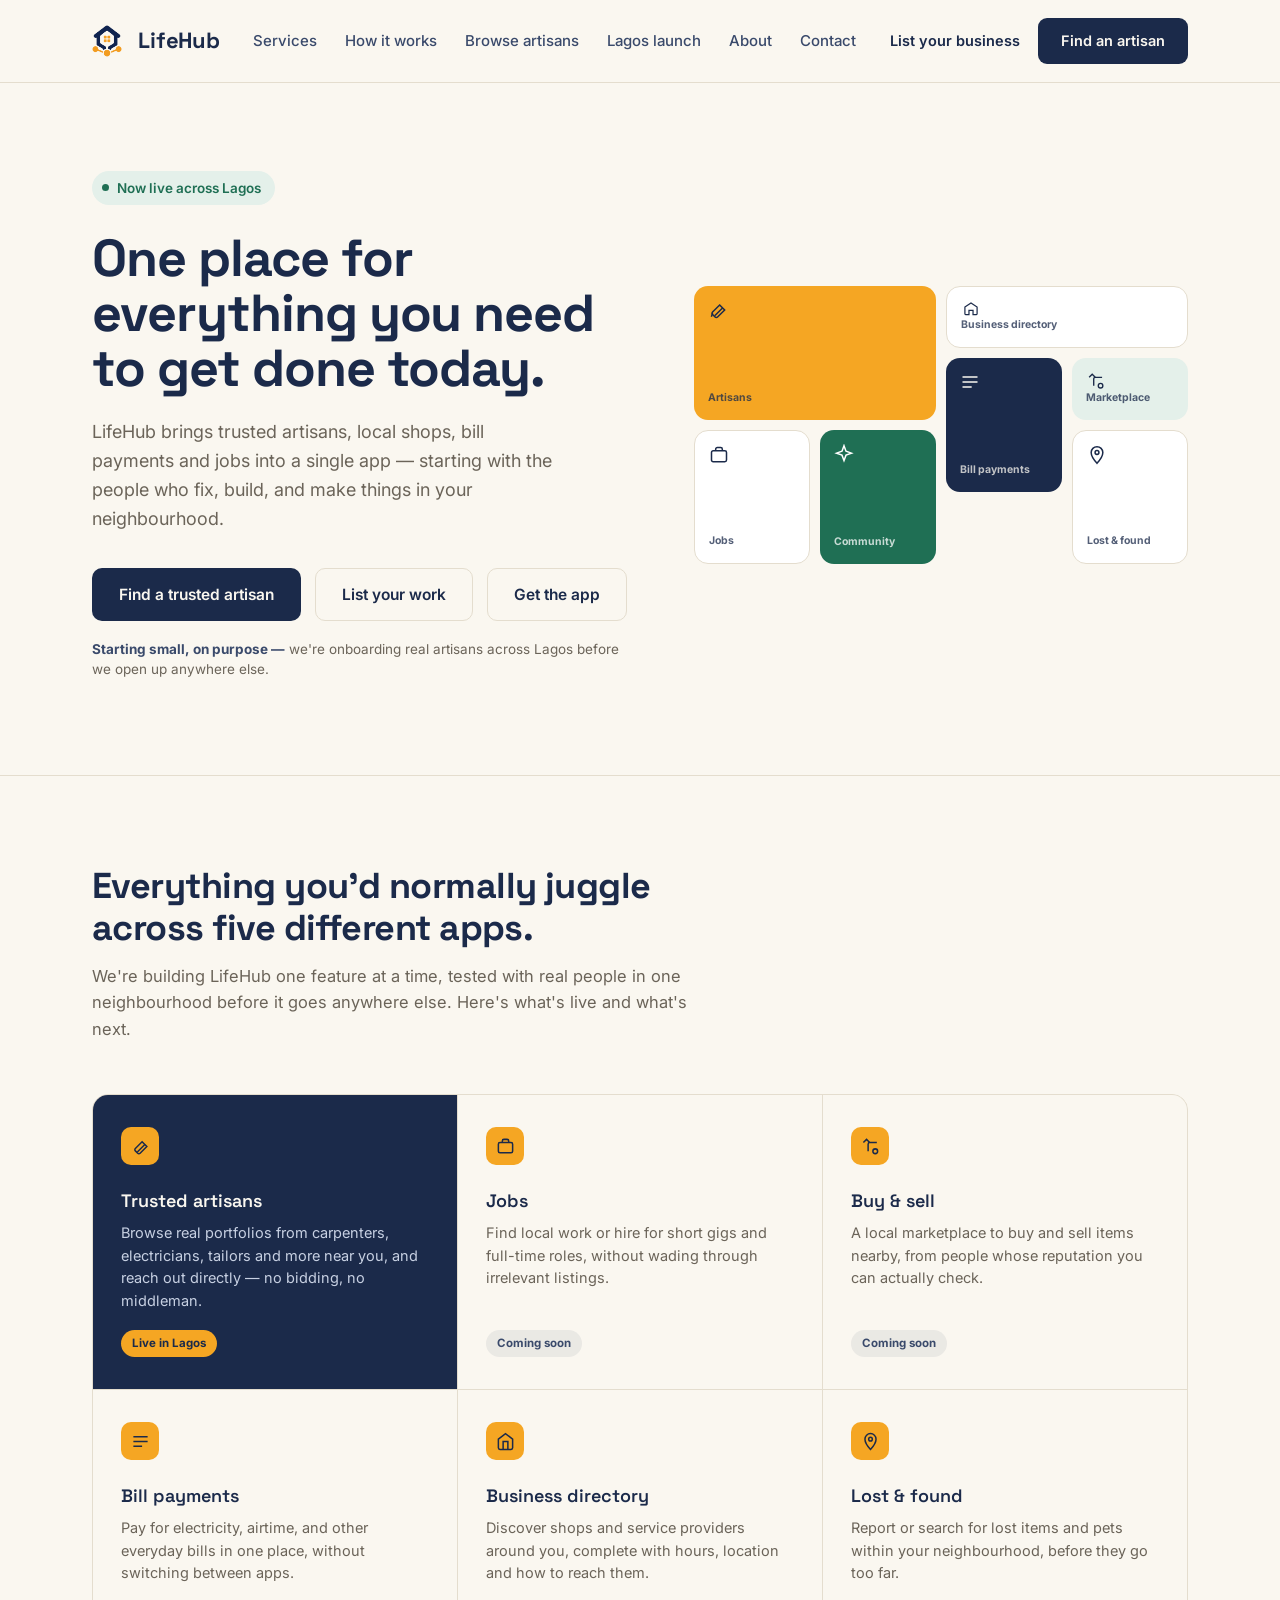
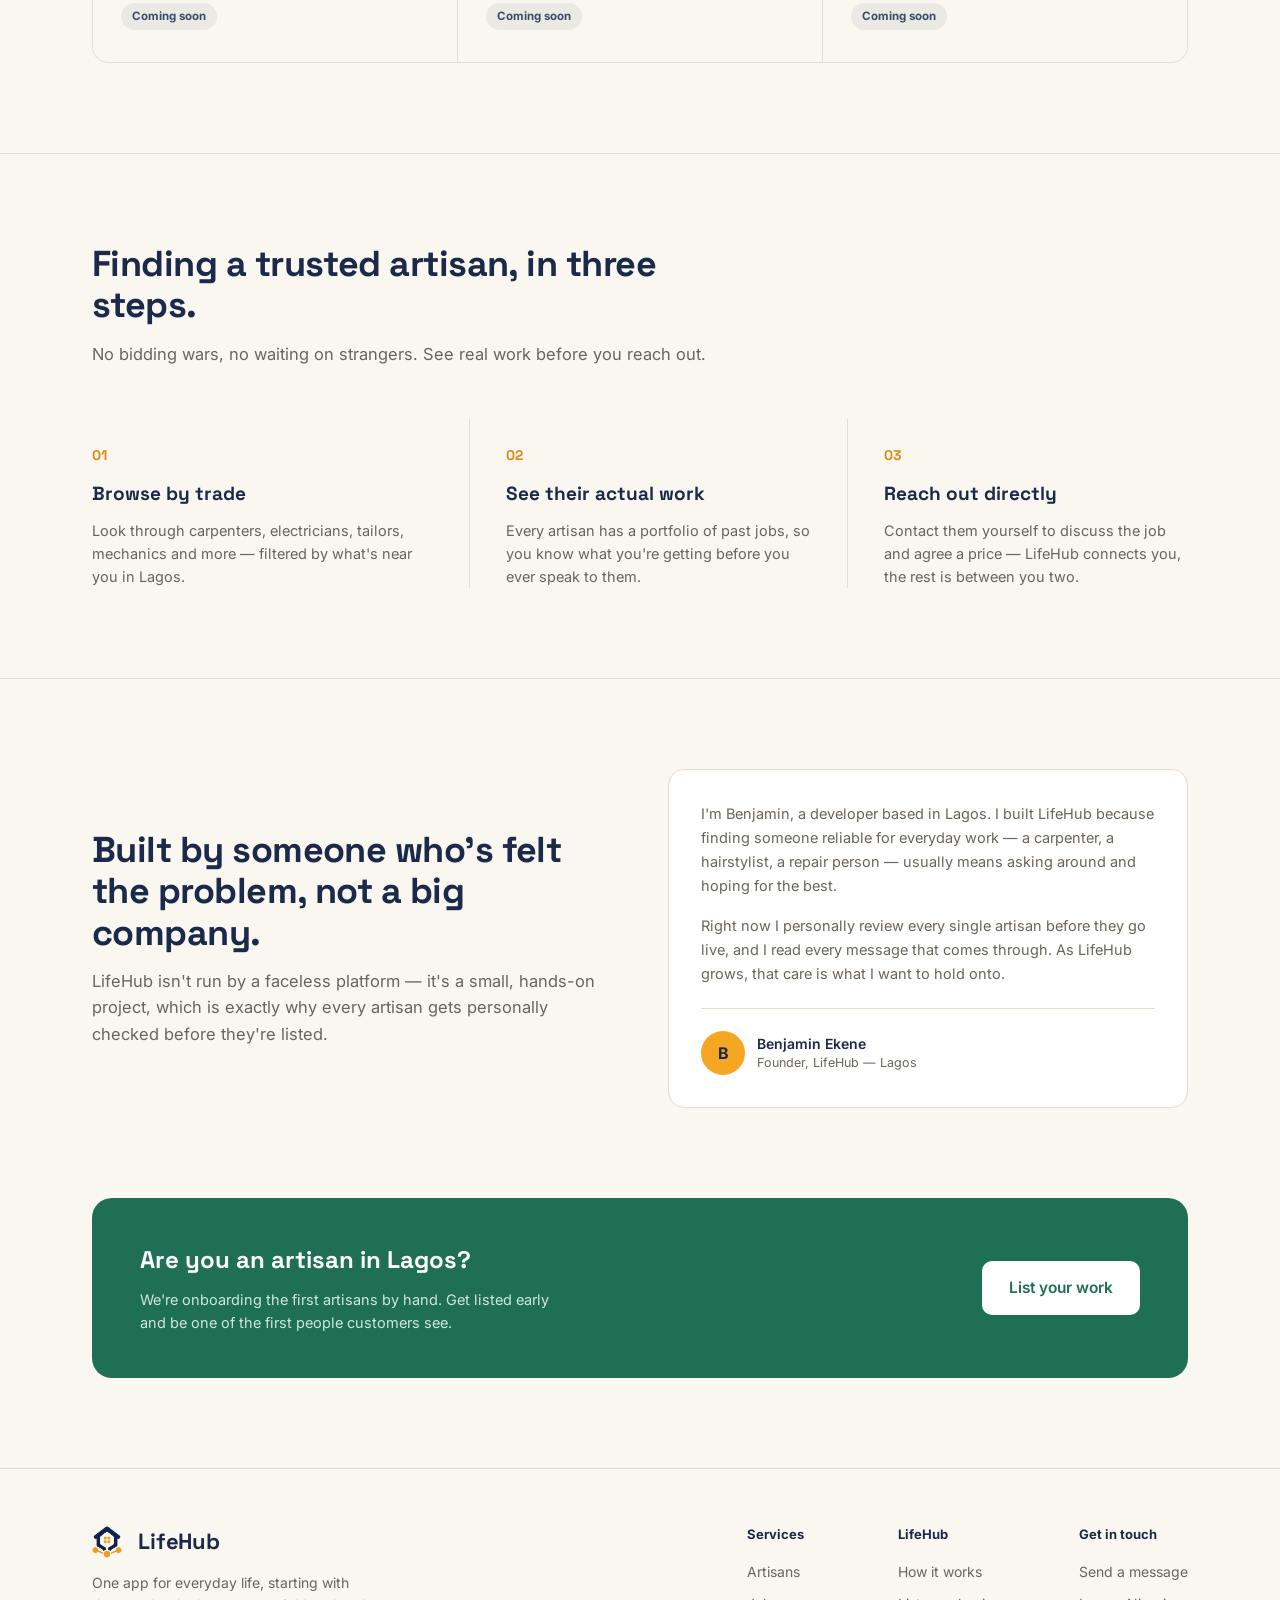
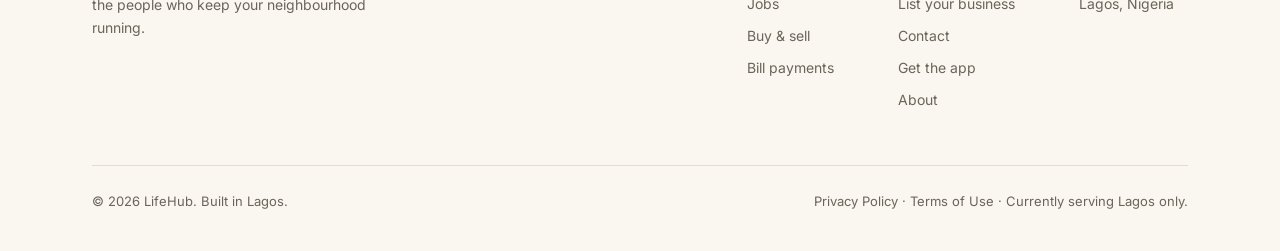
==== commit e9bd3ab0: "Fix header layout, move Get the app to footer" ====
--- a/index.html
+++ b/index.html
@@ -83,6 +83,7 @@
           <div class="hero-ctas">
             <a href="browse.html" class="btn btn-primary btn-large">Find a trusted artisan</a>
             <a href="signup.html" class="btn btn-secondary btn-large">List your work</a>
+            <a href="#" class="btn btn-secondary btn-large" data-install-app>Get the app</a>
           </div>
           <p class="hero-note"><strong>Starting small, on purpose —</strong> we're onboarding real artisans across Lagos
             before we open up anywhere else.</p>
@@ -339,6 +340,7 @@
             <a href="#how">How it works</a>
             <a href="signup.html">List your business</a>
             <a href="contact.html">Contact</a>
+            <a href="#" data-install-app>Get the app</a>
             <a href="#top">About</a>
           </div>
           <div class="footer-col">
--- a/styles.css
+++ b/styles.css
@@ -1597,4 +1597,23 @@
   .status-tabs, .admin-top-tabs{ flex-wrap:wrap; overflow-x:auto; }
   .admin-actions .btn{ flex:1 1 auto; }
   .legal{ font-size:16px; }
+}
+
+/* Header: keep links on one line so nothing overlaps the logo */
+nav.nav-links a, .nav-actions a, .nav-actions .btn{ white-space:nowrap; }
+.navbar{ gap:24px; }
+nav.nav-links{ gap:28px; }
+
+/* Tablets and small laptops: use the menu button so the header never gets crowded */
+@media (max-width:1100px){
+  nav.nav-links{
+    position:absolute; top:100%; left:0; right:0;
+    background:var(--paper); border-bottom:1px solid var(--line);
+    flex-direction:column; align-items:flex-start;
+    padding:18px 32px; gap:4px; display:none;
+  }
+  nav.nav-links.open{ display:flex; }
+  nav.nav-links a{ display:block; width:100%; padding:12px 0; font-size:16px; }
+  .menu-toggle{ display:flex; padding:13px 10px; }
+  .nav-actions .btn-text{ display:none; }
 }
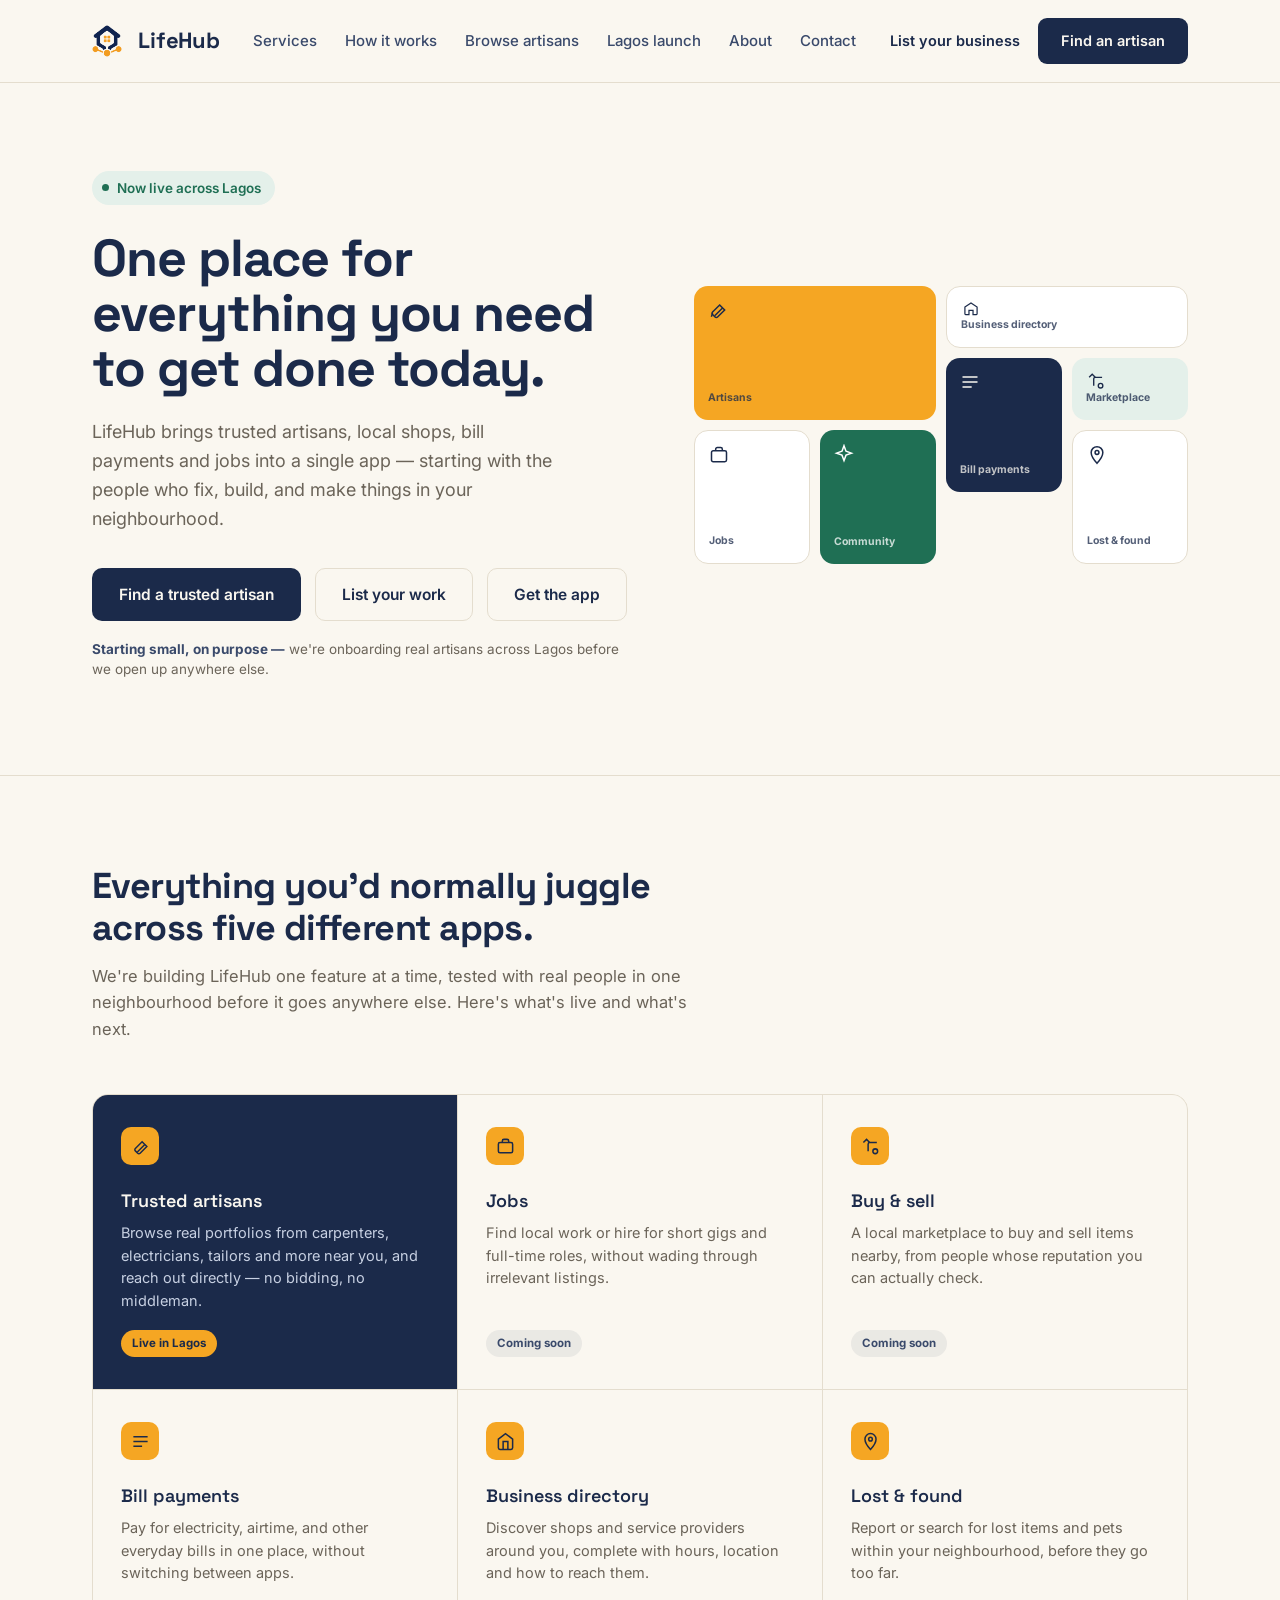
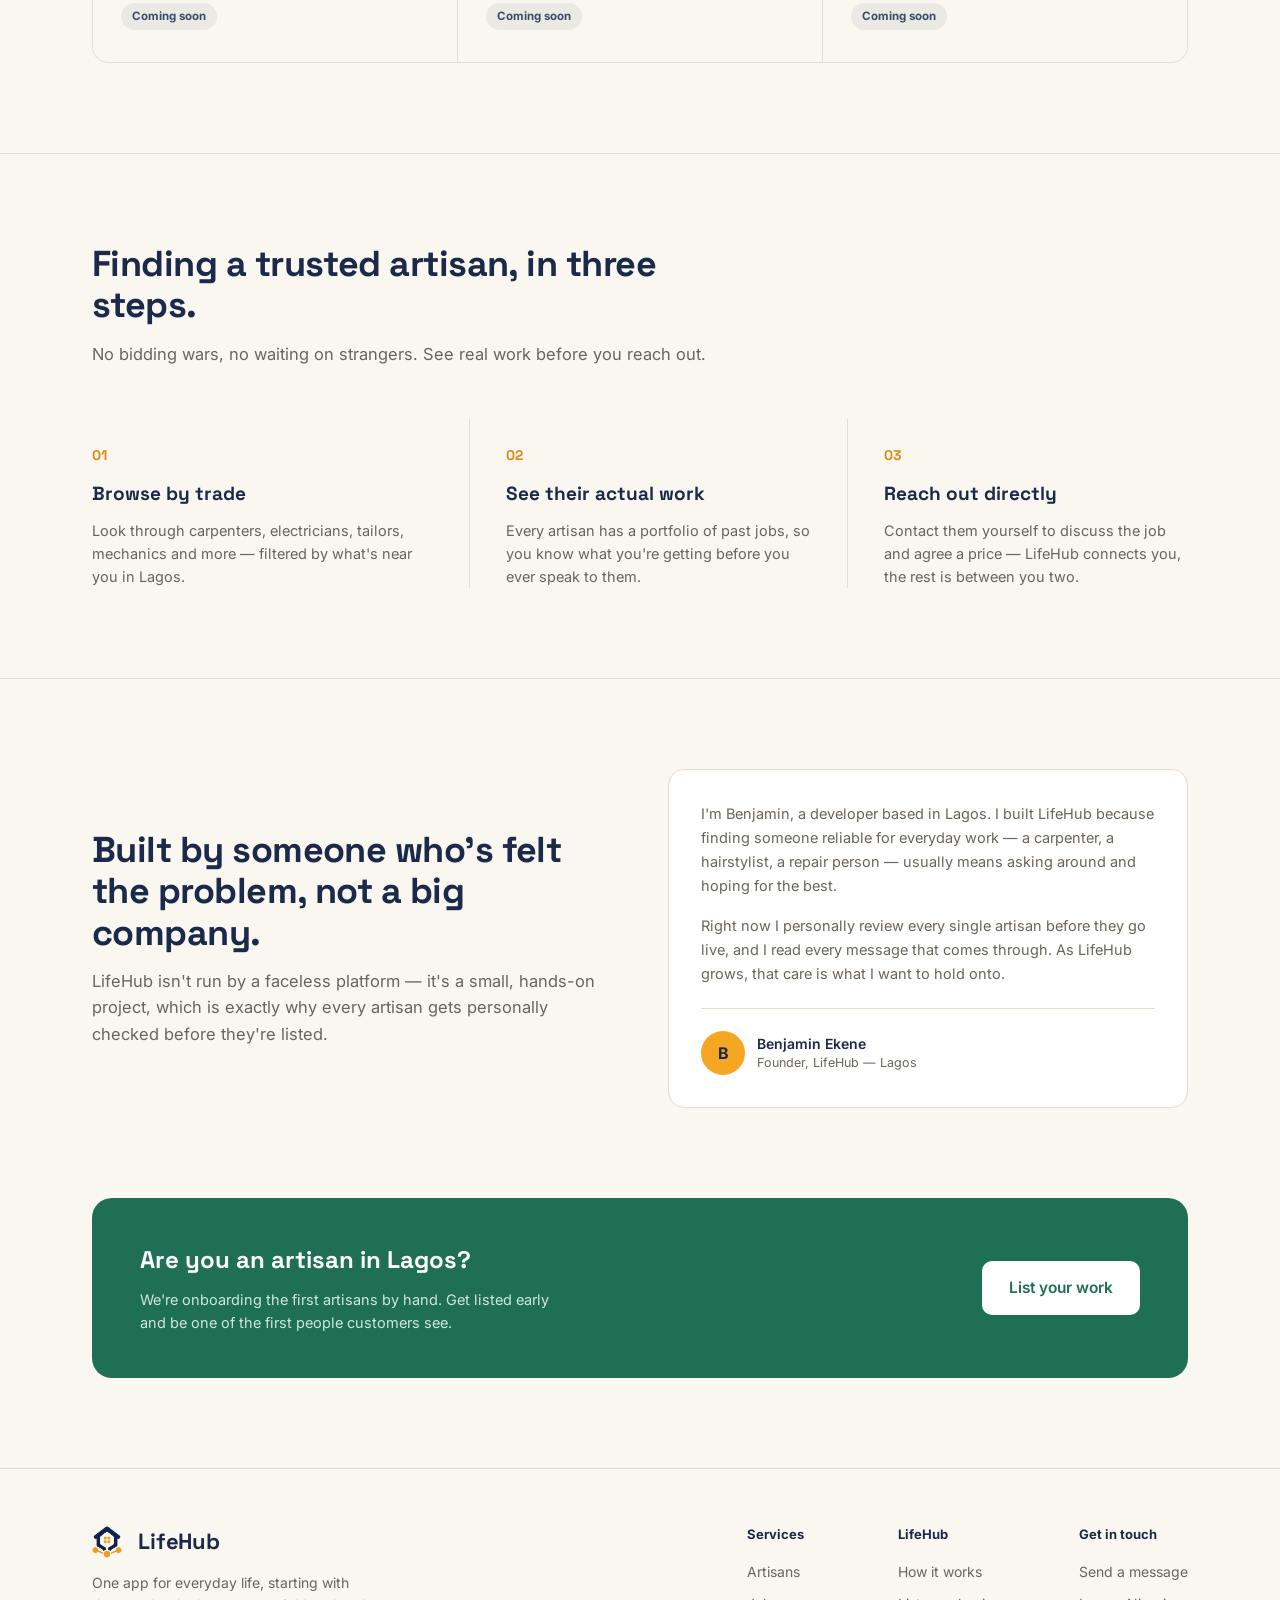
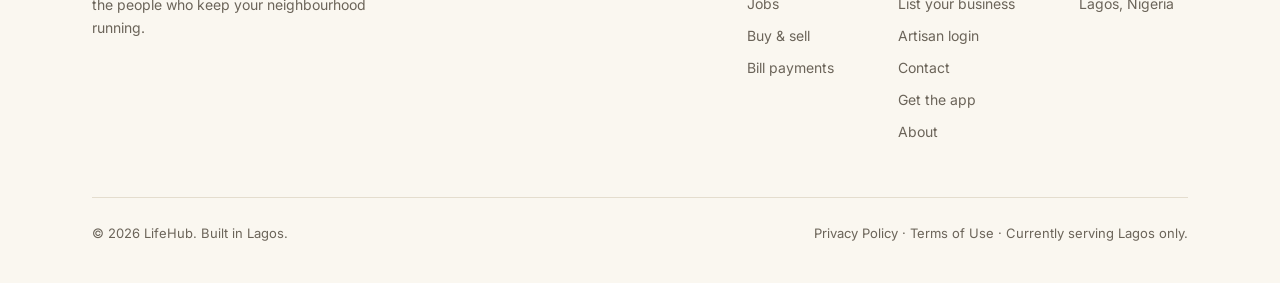
==== commit 6c3306d5: "Add artisan dashboard, chat, onboarder page, stats, password reset and mobile fixes" ====
--- a/index.html
+++ b/index.html
@@ -339,6 +339,7 @@
             <h4>LifeHub</h4>
             <a href="#how">How it works</a>
             <a href="signup.html">List your business</a>
+            <a href="dashboard.html">Artisan login</a>
             <a href="contact.html">Contact</a>
             <a href="#" data-install-app>Get the app</a>
             <a href="#top">About</a>
--- a/styles.css
+++ b/styles.css
@@ -616,6 +616,7 @@
   input[type="text"],
   input[type="tel"],
   input[type="email"],
+  input[type="password"],
   select,
   textarea{
     width:100%;
@@ -632,6 +633,7 @@
   input[type="text"]:focus,
   input[type="tel"]:focus,
   input[type="email"]:focus,
+  input[type="password"]:focus,
   select:focus,
   textarea:focus{
     outline:none;
@@ -1577,7 +1579,7 @@
   .form-submit-row .btn{ width:100%; }
 
   /* 16px text stops iPhones zooming in when a field is tapped */
-  input[type="text"], input[type="tel"], input[type="email"], select, textarea{
+  input[type="text"], input[type="tel"], input[type="email"], input[type="password"], select, textarea{
     font-size:16px;
     padding:14px;
   }
@@ -1616,4 +1618,48 @@
   nav.nav-links a{ display:block; width:100%; padding:12px 0; font-size:16px; }
   .menu-toggle{ display:flex; padding:13px 10px; }
   .nav-actions .btn-text{ display:none; }
-}+}
+
+/* ---------- CLIENT CHAT (chat.js) ---------- */
+.lhc-overlay{position:fixed;inset:0;z-index:10001;background:rgba(27,42,74,.55);display:flex;align-items:flex-end;justify-content:center}
+.lhc-panel{background:var(--paper);width:100%;max-width:460px;height:min(640px,92vh);border-radius:18px 18px 0 0;display:flex;flex-direction:column;overflow:hidden;box-shadow:0 -8px 40px rgba(0,0,0,.25)}
+.lhc-head{display:flex;justify-content:space-between;align-items:flex-start;gap:12px;padding:14px 16px;background:var(--ink);color:var(--paper)}
+.lhc-title{font:700 17px 'Space Grotesk',sans-serif}
+.lhc-sub{font-size:13px;opacity:.85;margin-top:2px}
+.lhc-close{background:none;border:none;color:var(--paper);font-size:30px;line-height:1;cursor:pointer;padding:0 6px}
+.lhc-body{flex:1;overflow:auto;display:flex;flex-direction:column;min-height:0}
+.lhc-start{padding:18px 16px 24px}
+.lhc-start label{margin-top:14px}
+.lhc-start .lhc-send{width:100%;margin-top:14px;padding:14px;font-size:16px}
+.lhc-start input,.lhc-start textarea,.lhc-compose textarea{font-size:16px}
+.lhc-tip{margin-top:14px;font-size:13px;color:var(--text-mute);line-height:1.5}
+.lhc-error{background:#FDEDED;color:#B4232C;font-size:14px;padding:10px 12px;border-radius:8px;margin-top:12px}
+.lhc-msgs{flex:1;overflow:auto;padding:14px;display:flex;flex-direction:column;gap:8px}
+.lhc-bubble{max-width:82%;padding:10px 13px;border-radius:14px;font-size:15px;line-height:1.45;white-space:pre-wrap;word-wrap:break-word}
+.lhc-bubble small{display:block;font-size:11px;opacity:.65;margin-top:4px}
+.lhc-bubble.mine{align-self:flex-end;background:var(--ink);color:var(--paper);border-bottom-right-radius:4px}
+.lhc-bubble.theirs{align-self:flex-start;background:var(--white);border:1px solid var(--line);border-bottom-left-radius:4px}
+.lhc-foot{border-top:1px solid var(--line);background:var(--white);padding:10px 12px}
+.lhc-foot .lhc-error{margin:8px 0 0}
+.lhc-compose{display:flex;gap:8px;align-items:flex-end}
+.lhc-compose textarea{min-height:46px;height:46px;max-height:110px;resize:none;flex:1}
+.lhc-compose .btn{padding:0 20px;height:46px}
+.artisan-body .artisan-chat{width:100%;margin-bottom:8px}
+@media (min-width:641px){
+  .lhc-overlay{align-items:center}
+  .lhc-panel{border-radius:18px}
+}
+
+/* password fields look like the other fields */
+input[type="password"]{
+  width:100%;font-family:'Inter',sans-serif;font-size:15px;color:var(--text);background:var(--paper);
+  border:1.5px solid var(--line);border-radius:9px;padding:12px 14px;transition:border-color .15s ease;
+}
+input[type="password"]:focus{outline:none;border-color:var(--ink)}
+@media (max-width:560px){ input[type="password"]{font-size:16px;padding:14px} }
+
+/* password label never overlaps its field */
+label .optional{ display:block; margin-top:2px; line-height:1.35; }
+@media (max-width:700px){ .form-row{ grid-template-columns:1fr; } }
+.form-row{ row-gap:26px; margin-bottom:26px; }
+.form-row .form-group{ margin-bottom:0; }
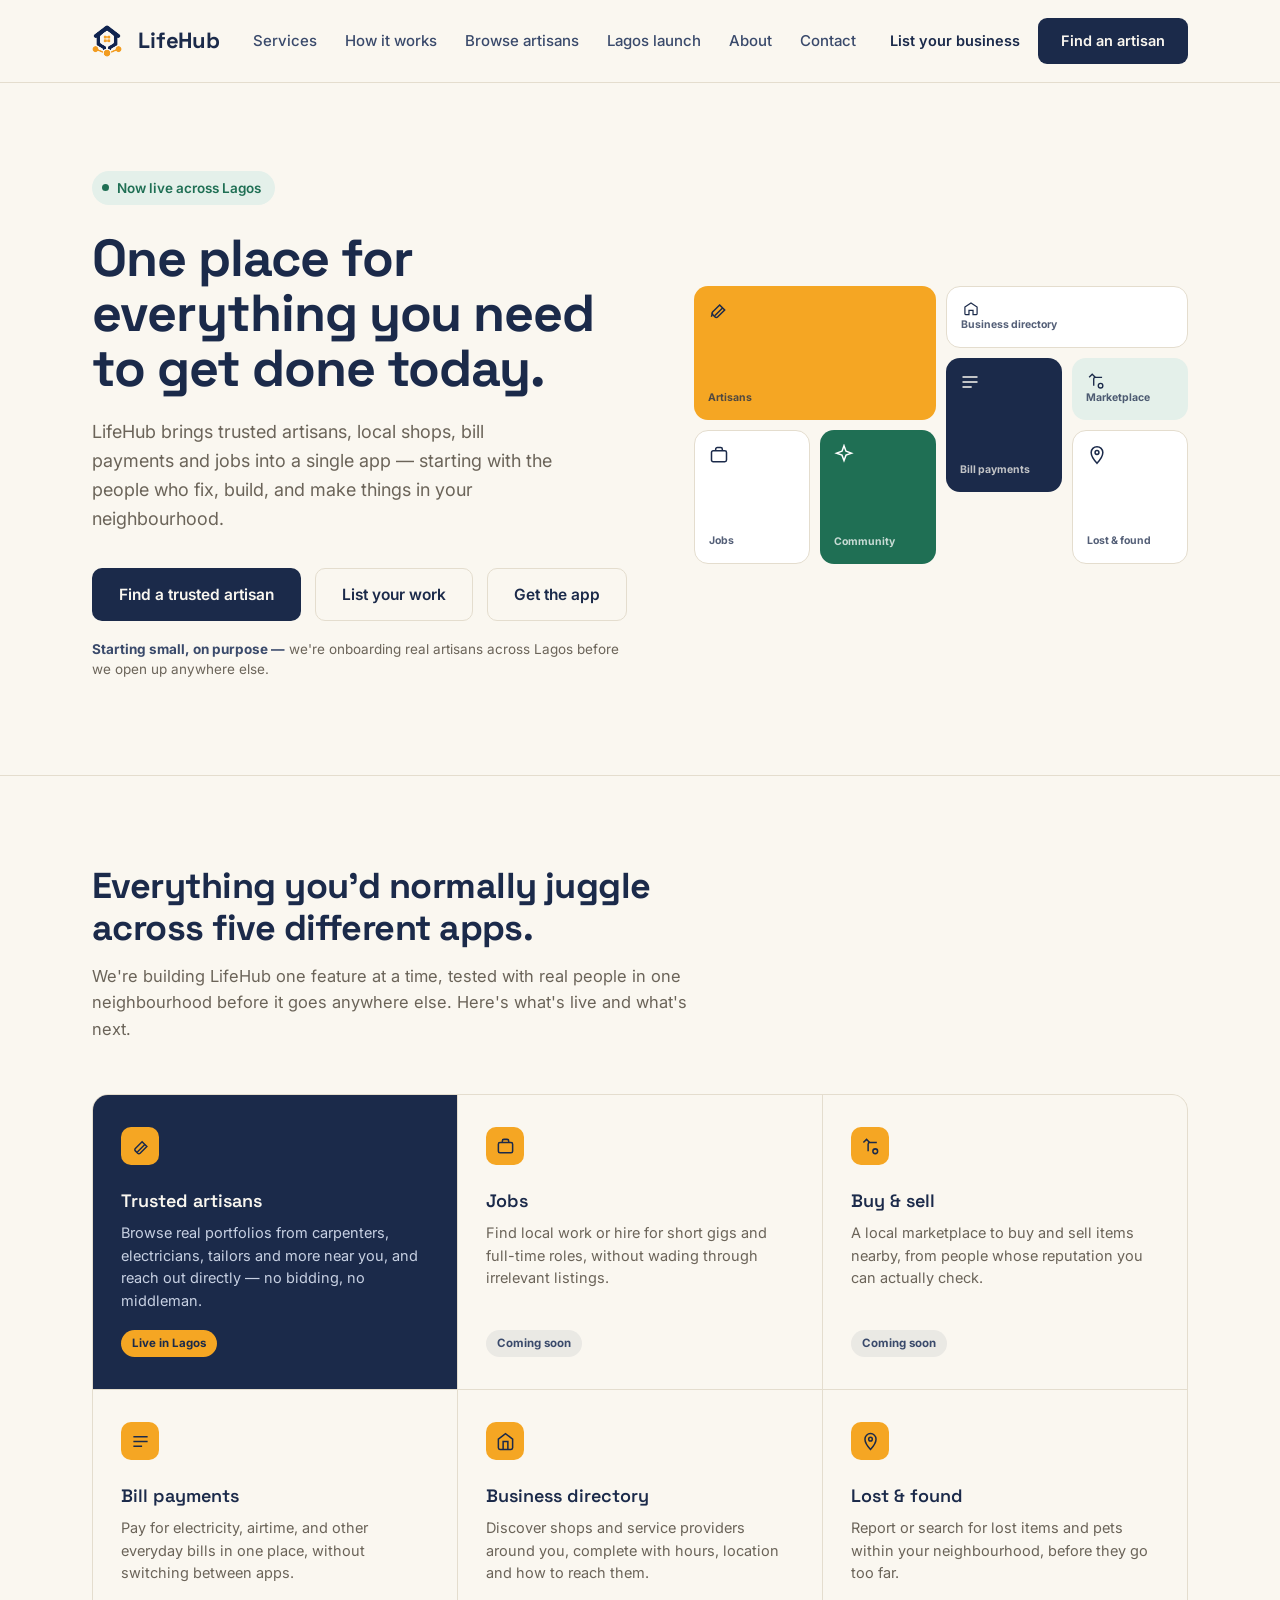
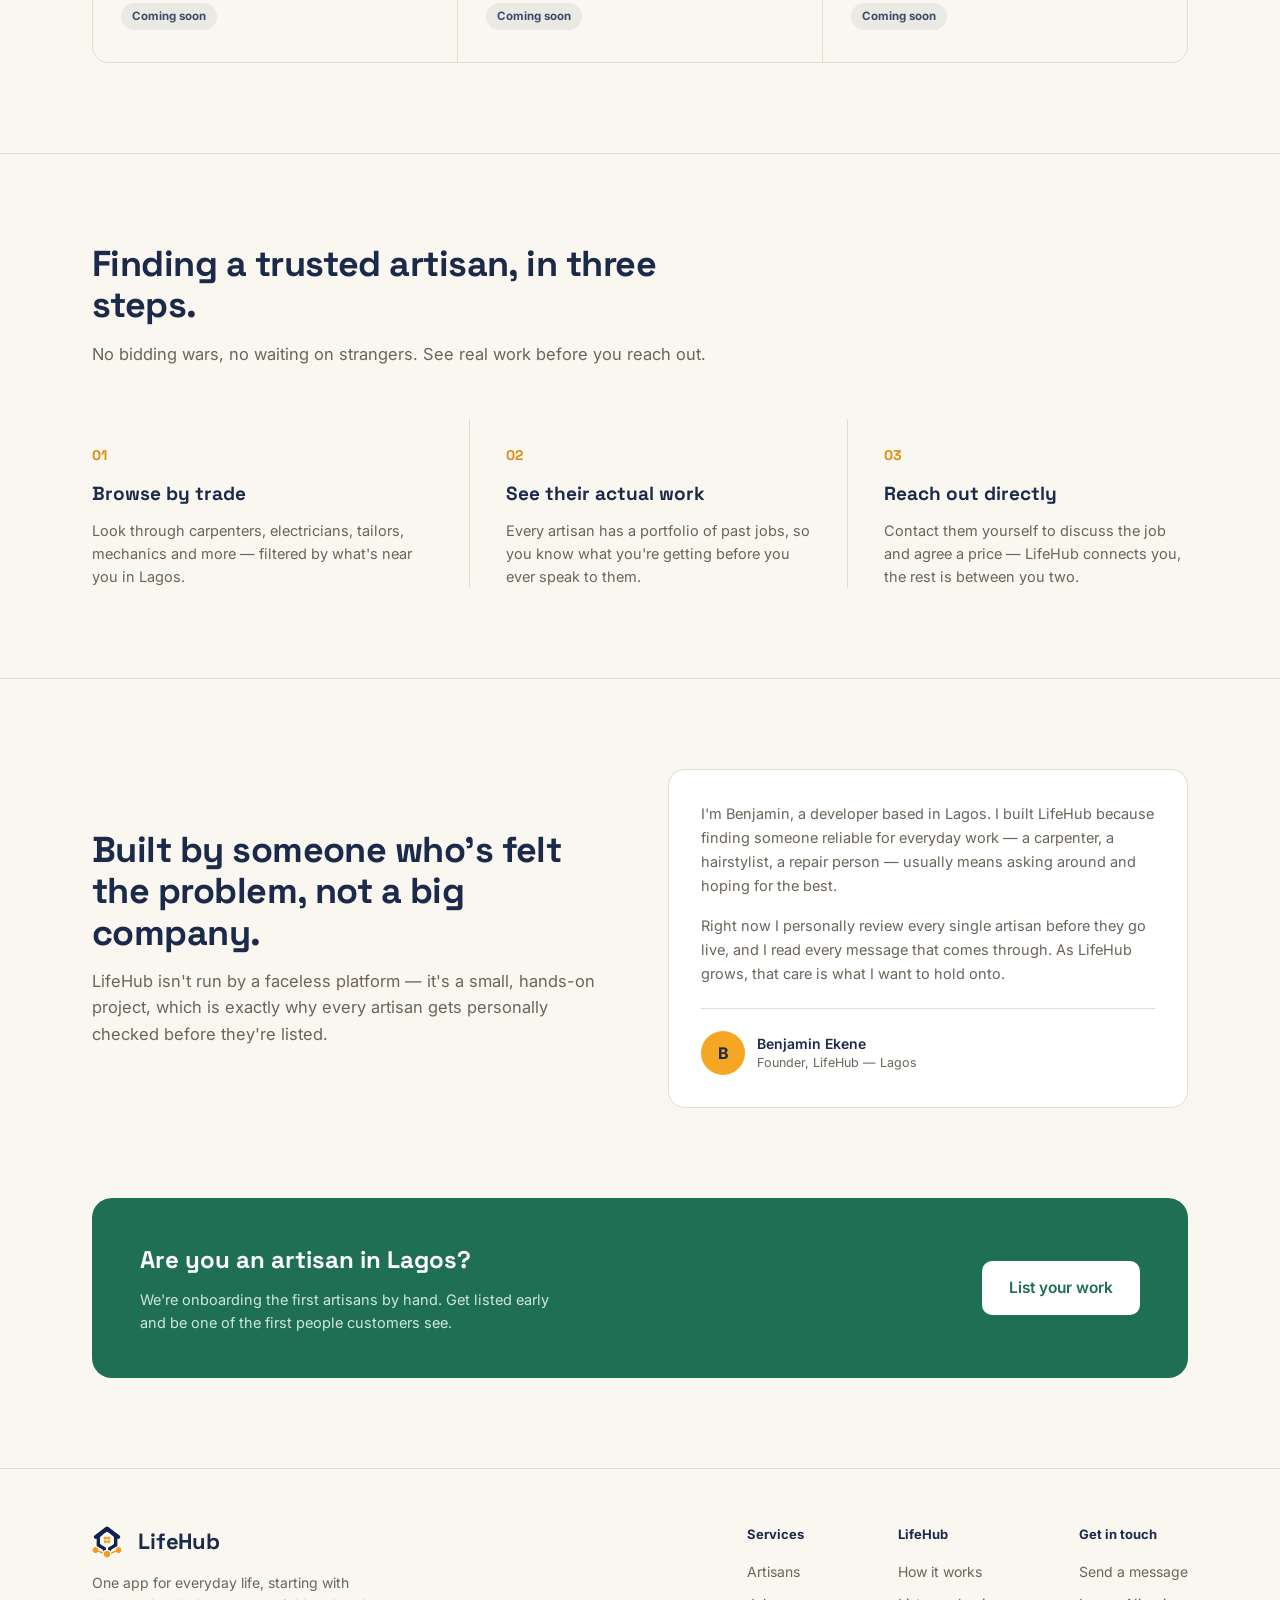
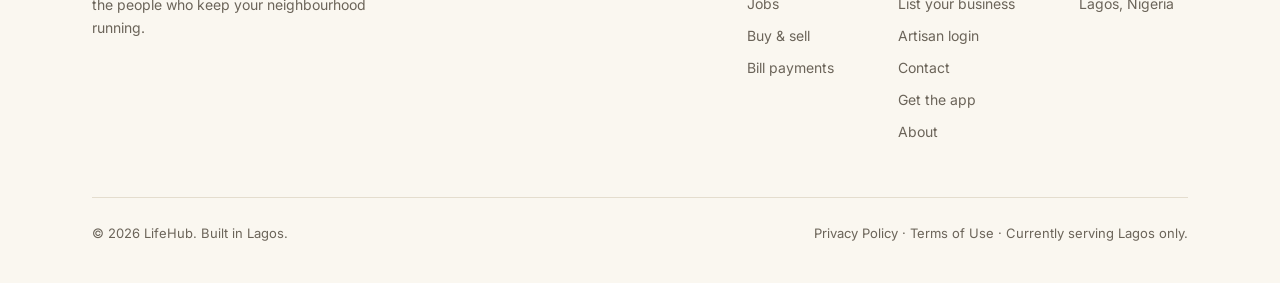
==== commit 760d1bb1: "Add LifeHub Lagos SEO, robots.txt and splash loader" ====
--- a/index.html
+++ b/index.html
@@ -5,14 +5,14 @@
   <meta charset="UTF-8">
   <meta name="viewport" content="width=device-width, initial-scale=1.0">
   <meta name="google-site-verification" content="GkeN5lmJ3OGEXdvxO642sOuE-AaN4ZKP-U6zUowFuHk" />
-  <title>LifeHub — Find Verified Artisans in Lagos</title>
+  <title>LifeHub Lagos — Find Verified Artisans in Lagos</title>
 
   <meta name="description"
-    content="One app for everyday life in Lagos. Find trusted, verified artisans — plumbers, electricians, tailors and more.">
+    content="LifeHub Lagos: one app for everyday life in Lagos. Find trusted, verified artisans — plumbers, electricians, tailors and more.">
 
   <!-- Open Graph / WhatsApp / Facebook -->
   <meta property="og:type" content="website">
-  <meta property="og:title" content="LifeHub — One app for everyday life">
+  <meta property="og:title" content="LifeHub Lagos — One app for everyday life">
   <meta property="og:description"
     content="Find trusted artisans across Lagos — real portfolios, no bidding, no middleman.">
   <meta property="og:image" content="https://gleaming-crumble-67d3e2.netlify.app/og-image.png">
@@ -20,10 +20,20 @@
 
   <!-- Twitter/X Card -->
   <meta name="twitter:card" content="summary_large_image">
-  <meta name="twitter:title" content="LifeHub — One app for everyday life">
+  <meta name="twitter:title" content="LifeHub Lagos — One app for everyday life">
   <meta name="twitter:description"
     content="Find trusted artisans across Lagos — real portfolios, no bidding, no middleman.">
   <meta name="twitter:image" content="https://gleaming-crumble-67d3e2.netlify.app/og-image.png">
+
+  <link rel="canonical" href="https://gleaming-crumble-67d3e2.netlify.app/">
+  <script type="application/ld+json">
+  {"@context":"https://schema.org","@type":"Organization","name":"LifeHub Lagos","alternateName":["LifeHub","LifeHub Nigeria"],
+   "url":"https://gleaming-crumble-67d3e2.netlify.app/","logo":"https://gleaming-crumble-67d3e2.netlify.app/logo-full.png",
+   "description":"LifeHub Lagos helps people in Lagos find trusted, verified artisans.","areaServed":{"@type":"City","name":"Lagos"}}
+  </script>
+  <script type="application/ld+json">
+  {"@context":"https://schema.org","@type":"WebSite","name":"LifeHub Lagos","alternateName":"LifeHub","url":"https://gleaming-crumble-67d3e2.netlify.app/"}
+  </script>
 
   <link rel="icon" href="favicon.ico" sizes="any">
   <link rel="icon" type="image/png" href="favicon-32.png">
@@ -44,6 +54,7 @@
 </head>
 
 <body>
+<script src="loader.js"></script>
 
 
 
